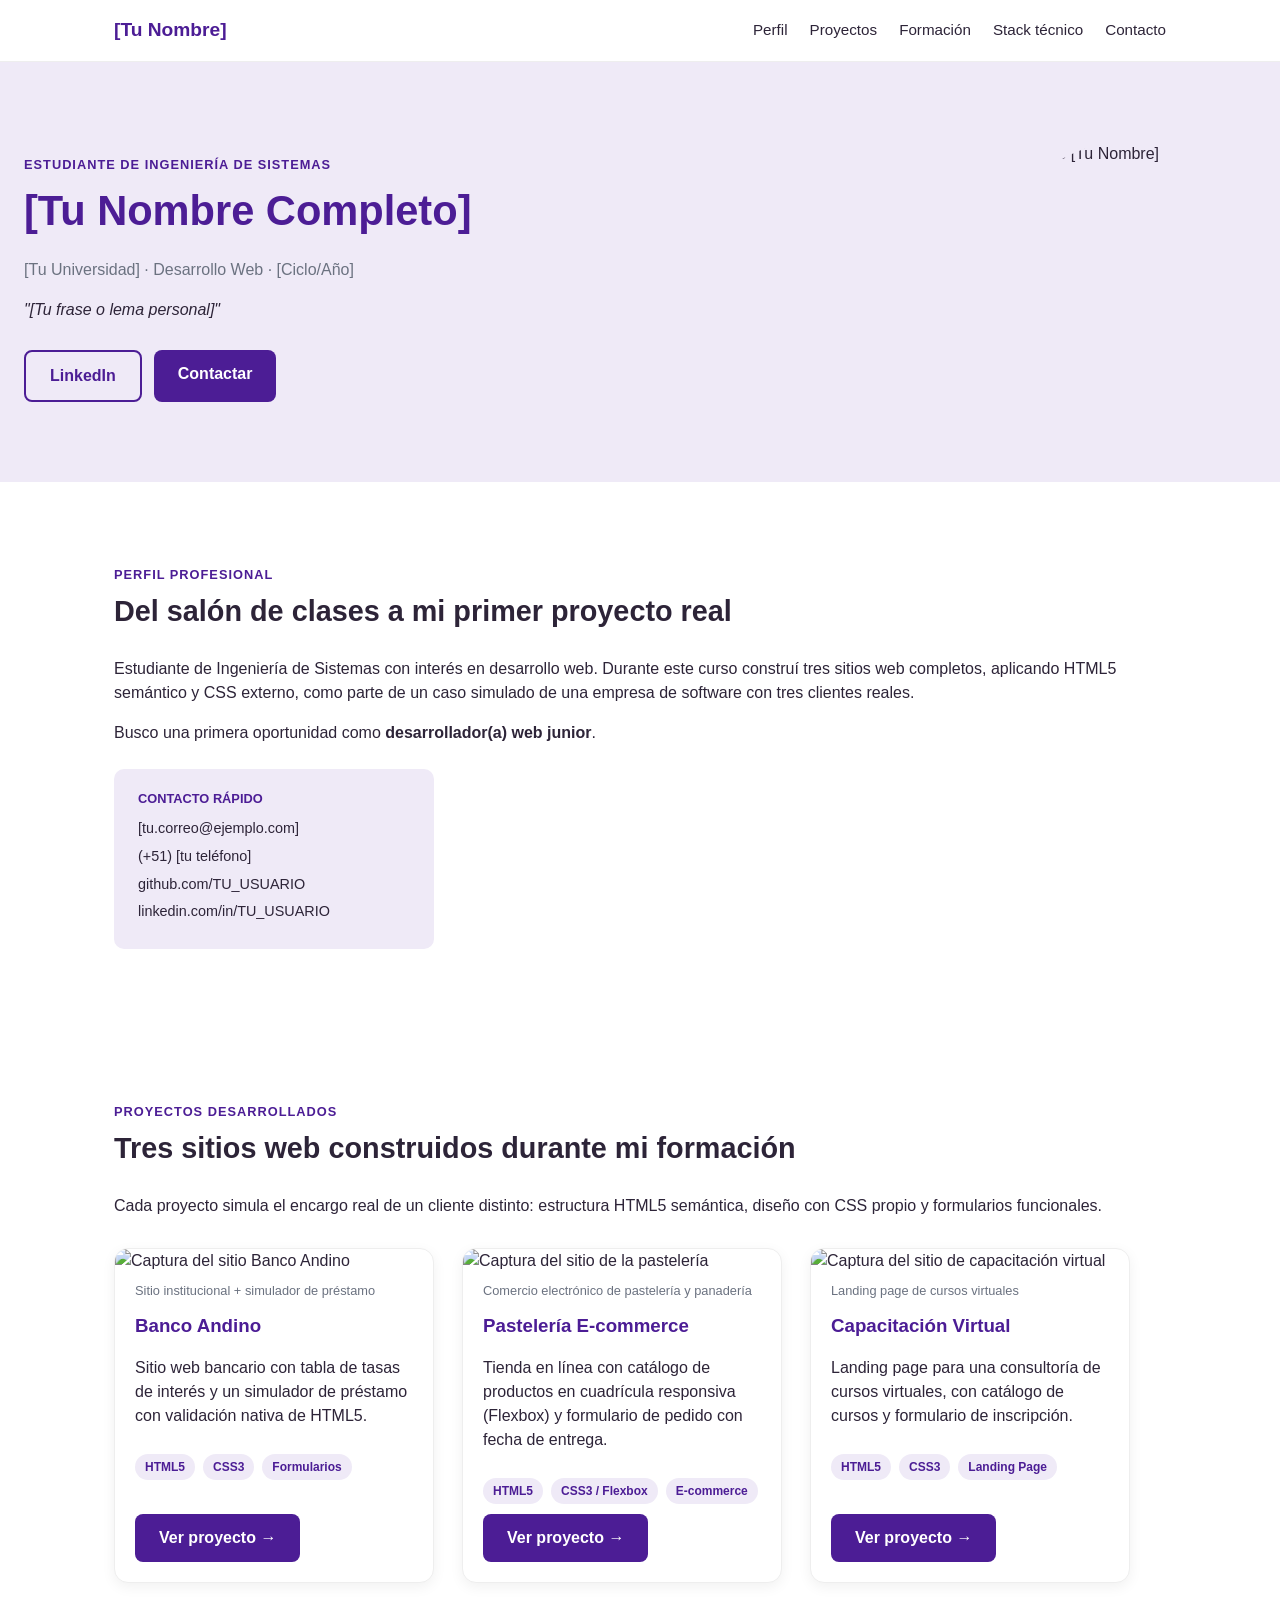
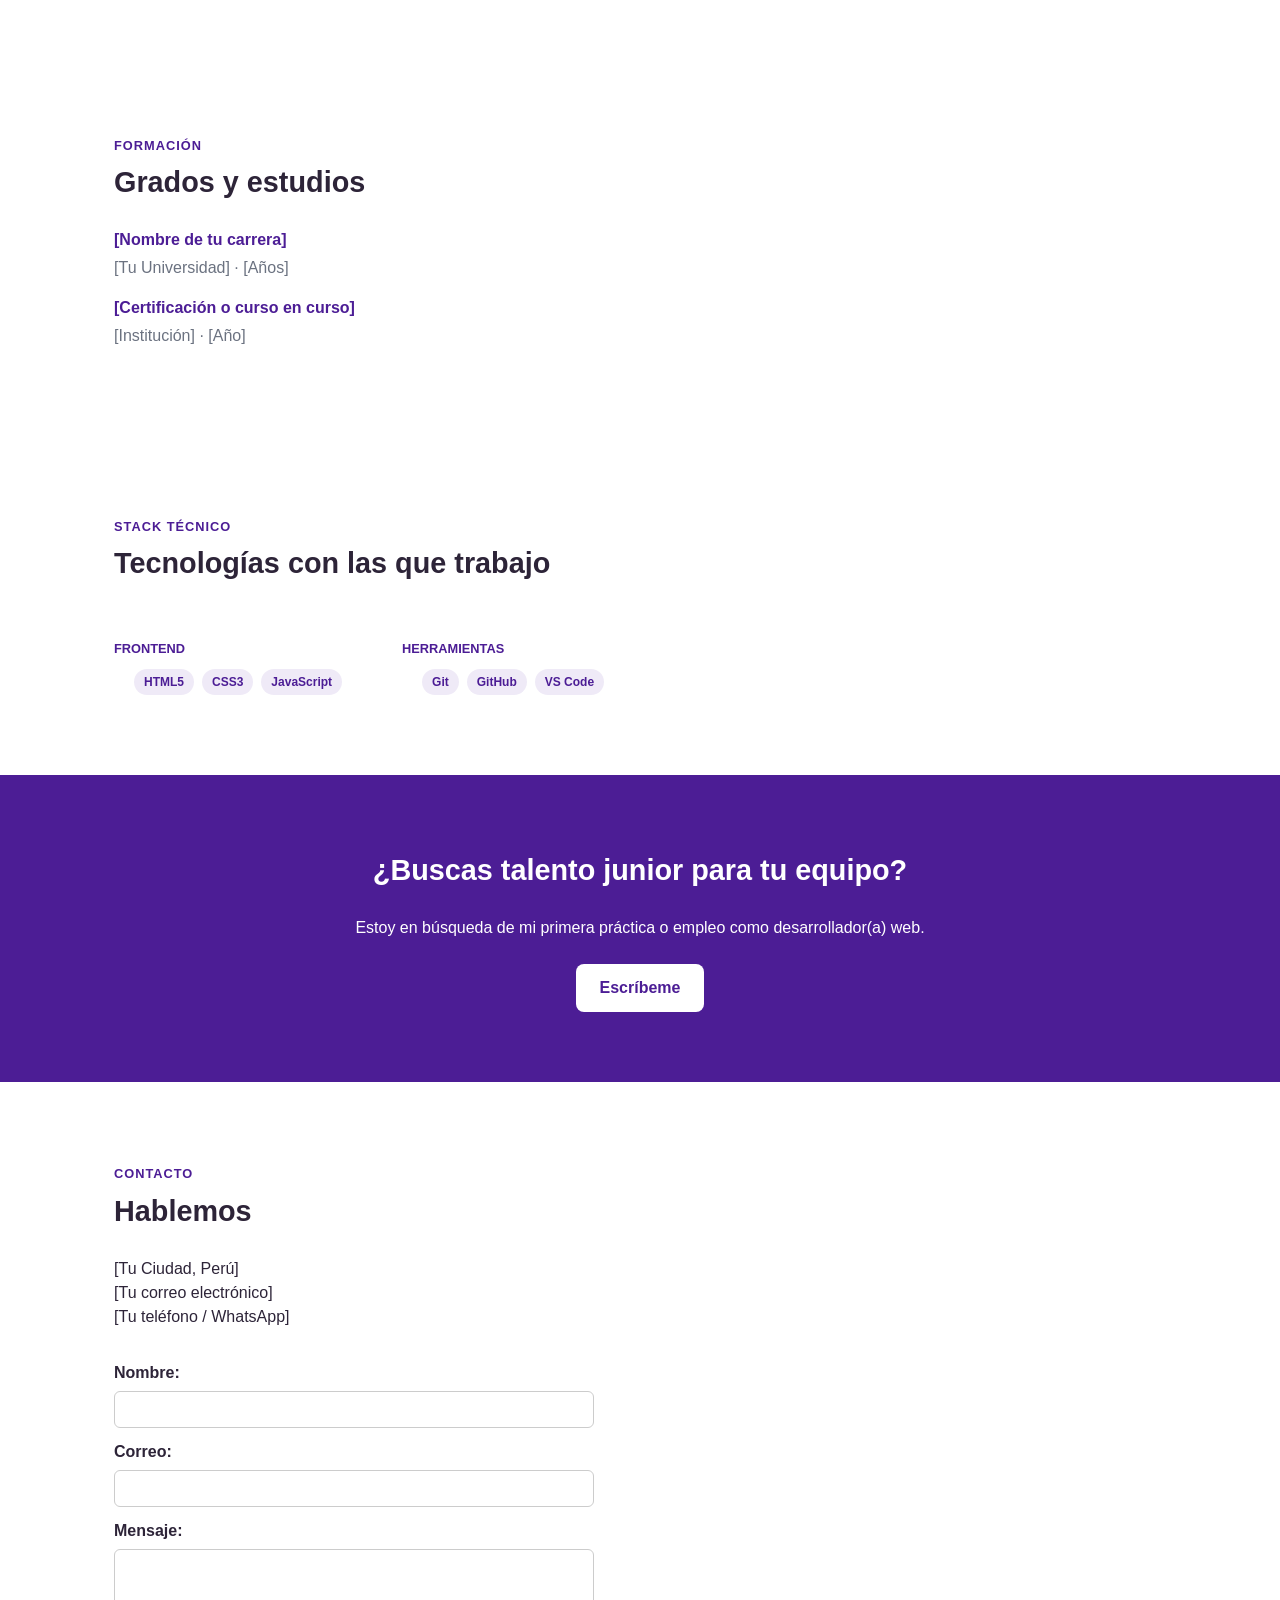
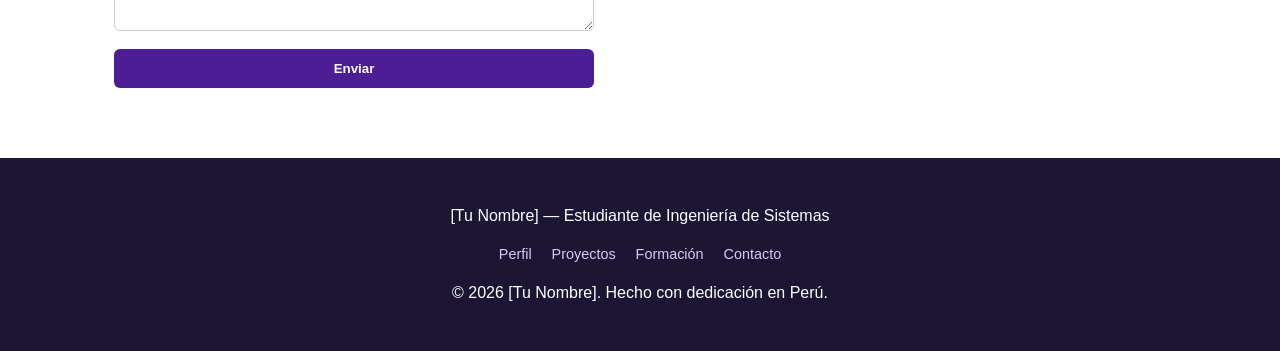
==== index.html @ c634b929 "Rename html/portafolio.html to index.html" ====
<!DOCTYPE html>
<html lang="es">
<head>
  <meta charset="UTF-8">
  <meta name="viewport" content="width=device-width, initial-scale=1.0">
  <meta name="description" content="Portafolio de [Tu Nombre], estudiante de Ingeniería de Sistemas">
  <meta name="author" content="[Tu Nombre]">
  <title>[Tu Nombre] — Portafolio de Desarrollo Web</title>
  <link rel="stylesheet" href="../css/portafolio.css">
</head>
<body>

  <header>
    <nav>
      <a href="#top" class="logo">[Tu Nombre]</a>
      <ul>
        <li><a href="#perfil">Perfil</a></li>
        <li><a href="#proyectos">Proyectos</a></li>
        <li><a href="#formacion">Formación</a></li>
        <li><a href="#stack">Stack técnico</a></li>
        <li><a href="#contacto">Contacto</a></li>
      </ul>
    </nav>
  </header>

  <main>

    <!-- ============ HERO ============ -->
    <section class="hero" id="top">
      <div class="hero-texto">
        <p class="kicker">Estudiante de Ingeniería de Sistemas</p>
        <h1>[Tu Nombre Completo]</h1>
        <p class="subtitulo">[Tu Universidad] · Desarrollo Web · [Ciclo/Año]</p>
        <p class="frase">"[Tu frase o lema personal]"</p>
        <div class="hero-botones">
          <a href="https://linkedin.com/in/TU_USUARIO" target="_blank" class="btn btn-outline">LinkedIn</a>
          <a href="#contacto" class="btn btn-solido">Contactar</a>
        </div>
      </div>
      <img src="https://placehold.co/260x260?text=Foto" alt="Foto de [Tu Nombre]" width="260" height="260" class="hero-foto">
    </section>

    <!-- ============ PERFIL PROFESIONAL ============ -->
    <section id="perfil">
      <p class="kicker">Perfil profesional</p>
      <h2>Del salón de clases a mi primer proyecto real</h2>
      <p>Estudiante de Ingeniería de Sistemas con interés en desarrollo web. Durante este curso construí
      tres sitios web completos, aplicando HTML5 semántico y CSS externo, como parte de un caso simulado
      de una empresa de software con tres clientes reales.</p>
      <p>Busco una primera oportunidad como <strong>desarrollador(a) web junior</strong>.</p>

      <div class="contacto-rapido">
        <h6>Contacto rápido</h6>
        <ul>
          <li>[tu.correo@ejemplo.com]</li>
          <li>(+51) [tu teléfono]</li>
          <li>github.com/TU_USUARIO</li>
          <li>linkedin.com/in/TU_USUARIO</li>
        </ul>
      </div>
    </section>

    <!-- ============ PROYECTOS ============ -->
    <section id="proyectos">
      <p class="kicker">Proyectos desarrollados</p>
      <h2>Tres sitios web construidos durante mi formación</h2>
      <p>Cada proyecto simula el encargo real de un cliente distinto: estructura HTML5 semántica, diseño
      con CSS propio y formularios funcionales.</p>

      <div class="proyectos-grid">

        <article class="proyecto-card">
          <figure>
            <img src="https://placehold.co/400x220?text=Banco+Andino" alt="Captura del sitio Banco Andino">
            <figcaption>Sitio institucional + simulador de préstamo</figcaption>
          </figure>
          <h3>Banco Andino</h3>
          <p>Sitio web bancario con tabla de tasas de interés y un simulador de préstamo con validación
          nativa de HTML5.</p>
          <ul class="tecnologias">
            <li>HTML5</li>
            <li>CSS3</li>
            <li>Formularios</li>
          </ul>
          <a href="banco.html" class="btn btn-solido">Ver proyecto →</a>
        </article>

        <article class="proyecto-card">
          <figure>
            <img src="https://placehold.co/400x220?text=Pasteleria" alt="Captura del sitio de la pastelería">
            <figcaption>Comercio electrónico de pastelería y panadería</figcaption>
          </figure>
          <h3>Pastelería E-commerce</h3>
          <p>Tienda en línea con catálogo de productos en cuadrícula responsiva (Flexbox) y formulario de
          pedido con fecha de entrega.</p>
          <ul class="tecnologias">
            <li>HTML5</li>
            <li>CSS3 / Flexbox</li>
            <li>E-commerce</li>
          </ul>
          <a href="pasteleria_ecommerce.html" class="btn btn-solido">Ver proyecto →</a>
        </article>

        <article class="proyecto-card">
          <figure>
            <img src="https://placehold.co/400x220?text=Capacitacion+Virtual" alt="Captura del sitio de capacitación virtual">
            <figcaption>Landing page de cursos virtuales</figcaption>
          </figure>
          <h3>Capacitación Virtual</h3>
          <p>Landing page para una consultoría de cursos virtuales, con catálogo de cursos y formulario
          de inscripción.</p>
          <ul class="tecnologias">
            <li>HTML5</li>
            <li>CSS3</li>
            <li>Landing Page</li>
          </ul>
          <a href="capacitacion_virtual.html" class="btn btn-solido">Ver proyecto →</a>
        </article>

      </div>
    </section>

    <!-- ============ FORMACIÓN ============ -->
    <section id="formacion">
      <p class="kicker">Formación</p>
      <h2>Grados y estudios</h2>
      <dl>
        <dt>[Nombre de tu carrera]</dt>
        <dd>[Tu Universidad] · [Años]</dd>

        <dt>[Certificación o curso en curso]</dt>
        <dd>[Institución] · [Año]</dd>
      </dl>
    </section>

    <!-- ============ STACK TÉCNICO ============ -->
    <section id="stack">
      <p class="kicker">Stack técnico</p>
      <h2>Tecnologías con las que trabajo</h2>

      <div class="stack-grid">
        <div class="stack-grupo">
          <h6>Frontend</h6>
          <ul class="tecnologias">
            <li>HTML5</li>
            <li>CSS3</li>
            <li>JavaScript</li>
          </ul>
        </div>
        <div class="stack-grupo">
          <h6>Herramientas</h6>
          <ul class="tecnologias">
            <li>Git</li>
            <li>GitHub</li>
            <li>VS Code</li>
          </ul>
        </div>
      </div>
    </section>

    <!-- ============ CTA ============ -->
    <section class="cta">
      <h2>¿Buscas talento junior para tu equipo?</h2>
      <p>Estoy en búsqueda de mi primera práctica o empleo como desarrollador(a) web.</p>
      <a href="mailto:tu.correo@ejemplo.com" class="btn btn-solido">Escríbeme</a>
    </section>

    <!-- ============ CONTACTO ============ -->
    <section id="contacto">
      <p class="kicker">Contacto</p>
      <h2>Hablemos</h2>
      <p>
        [Tu Ciudad, Perú] <br>
        [Tu correo electrónico] <br>
        [Tu teléfono / WhatsApp]
      </p>
      <form>
        <label for="nombre">Nombre:</label>
        <input type="text" id="nombre" name="nombre" required>

        <label for="correo">Correo:</label>
        <input type="email" id="correo" name="correo" required>

        <label for="mensaje">Mensaje:</label>
        <textarea id="mensaje" name="mensaje" rows="4"></textarea>

        <input type="submit" value="Enviar">
      </form>
    </section>

  </main>

  <footer>
    <p>[Tu Nombre] — Estudiante de Ingeniería de Sistemas</p>
    <nav>
      <a href="#perfil">Perfil</a>
      <a href="#proyectos">Proyectos</a>
      <a href="#formacion">Formación</a>
      <a href="#contacto">Contacto</a>
    </nav>
    <p>&copy; 2026 [Tu Nombre]. Hecho con dedicación en Perú.</p>
  </footer>

</body>
</html>
---- css/portafolio.css ----
* { box-sizing: border-box; }

:root {
  --morado: #4C1D95;
  --morado-claro: #EFEAF7;
  --texto: #2d2438;
  --gris: #6b7280;
}

body {
  font-family: 'Segoe UI', Arial, sans-serif;
  margin: 0;
  color: var(--texto);
  background-color: #ffffff;
  line-height: 1.5;
}

header {
  position: sticky;
  top: 0;
  background-color: white;
  border-bottom: 1px solid #eee;
  z-index: 10;
}

header nav {
  display: flex;
  justify-content: space-between;
  align-items: center;
  max-width: 1100px;
  margin: 0 auto;
  padding: 16px 24px;
}

.logo {
  font-weight: bold;
  font-size: 1.2rem;
  color: var(--morado);
  text-decoration: none;
}

header nav ul {
  list-style: none;
  display: flex;
  gap: 22px;
  margin: 0;
  padding: 0;
}

header nav ul a { color: var(--texto); text-decoration: none; font-size: 0.95rem; }
header nav ul a:hover { color: var(--morado); }

.kicker {
  text-transform: uppercase;
  letter-spacing: 1px;
  font-size: 0.8rem;
  color: var(--morado);
  font-weight: bold;
  margin-bottom: 6px;
}

.btn {
  display: inline-block;
  padding: 12px 24px;
  border-radius: 8px;
  text-decoration: none;
  font-weight: bold;
  margin-top: 8px;
}

.btn-solido { background-color: var(--morado); color: white; }
.btn-solido:hover { background-color: #6D28D9; }

.btn-outline { border: 2px solid var(--morado); color: var(--morado); }
.btn-outline:hover { background-color: var(--morado-claro); }

section { max-width: 1100px; margin: 0 auto; padding: 70px 24px; }
h2 { font-size: 1.8rem; margin-top: 4px; }

.hero {
  display: flex;
  align-items: center;
  justify-content: space-between;
  gap: 40px;
  flex-wrap: wrap;
  background-color: var(--morado-claro);
  max-width: none;
  padding: 80px 24px;
}

.hero-texto { max-width: 560px; }
.hero h1 { font-size: 2.6rem; margin: 6px 0; color: var(--morado); }
.hero .subtitulo { color: var(--gris); }
.hero .frase { font-style: italic; margin-top: 16px; }
.hero-foto { border-radius: 50%; object-fit: cover; }

.hero-botones { display: flex; gap: 12px; margin-top: 20px; flex-wrap: wrap; }

.contacto-rapido {
  background-color: var(--morado-claro);
  border-radius: 10px;
  padding: 20px 24px;
  margin-top: 24px;
  max-width: 320px;
}

.contacto-rapido h6 {
  margin: 0 0 10px 0;
  color: var(--morado);
  text-transform: uppercase;
  font-size: 0.8rem;
}

.contacto-rapido ul { list-style: none; margin: 0; padding: 0; font-size: 0.9rem; }
.contacto-rapido li { margin-bottom: 6px; }

.proyectos-grid { display: flex; flex-wrap: wrap; gap: 28px; margin-top: 30px; }

.proyecto-card {
  background-color: white;
  border: 1px solid #eee;
  border-radius: 14px;
  overflow: hidden;
  width: 320px;
  box-shadow: 0 4px 14px rgba(0, 0, 0, 0.06);
  padding-bottom: 20px;
  display: flex;
  flex-direction: column;
}

.proyecto-card figure { margin: 0; }
.proyecto-card img { width: 100%; display: block; }
.proyecto-card figcaption { font-size: 0.8rem; color: var(--gris); padding: 8px 20px 0; }
.proyecto-card h3 { padding: 12px 20px 0; margin: 0; color: var(--morado); }
.proyecto-card p { padding: 0 20px; }

.tecnologias {
  list-style: none;
  display: flex;
  flex-wrap: wrap;
  gap: 8px;
  padding: 0 20px;
  margin: 10px 0;
}

.tecnologias li {
  background-color: var(--morado-claro);
  color: var(--morado);
  font-size: 0.75rem;
  padding: 4px 10px;
  border-radius: 20px;
  font-weight: bold;
}

.proyecto-card .btn { margin: auto 20px 0; align-self: flex-start; }

dl { margin-top: 24px; }
dt { font-weight: bold; color: var(--morado); margin-top: 16px; }
dd { margin: 4px 0 0; color: var(--gris); }

.stack-grid { display: flex; flex-wrap: wrap; gap: 40px; margin-top: 24px; }
.stack-grupo h6 { text-transform: uppercase; color: var(--morado); font-size: 0.8rem; margin-bottom: 10px; }

.cta {
  background-color: var(--morado);
  color: white;
  text-align: center;
  max-width: none;
}

.cta h2 { color: white; }
.cta .btn-solido { background-color: white; color: var(--morado); }
.cta .btn-solido:hover { background-color: #eee; }

#contacto form { max-width: 480px; margin-top: 20px; display: flex; flex-direction: column; }
#contacto label { margin-top: 12px; font-weight: bold; }

#contacto input, #contacto textarea {
  padding: 10px;
  margin-top: 6px;
  border-radius: 6px;
  border: 1px solid #ccc;
}

#contacto input[type="submit"] {
  margin-top: 18px;
  background-color: var(--morado);
  color: white;
  border: none;
  padding: 12px;
  border-radius: 6px;
  font-weight: bold;
  cursor: pointer;
}

footer { background-color: #1c1533; color: white; text-align: center; padding: 30px 24px; }
footer nav { display: flex; justify-content: center; gap: 20px; margin: 14px 0; }
footer nav a { color: #d8cdf0; text-decoration: none; font-size: 0.9rem; }
footer nav a:hover { color: white; }
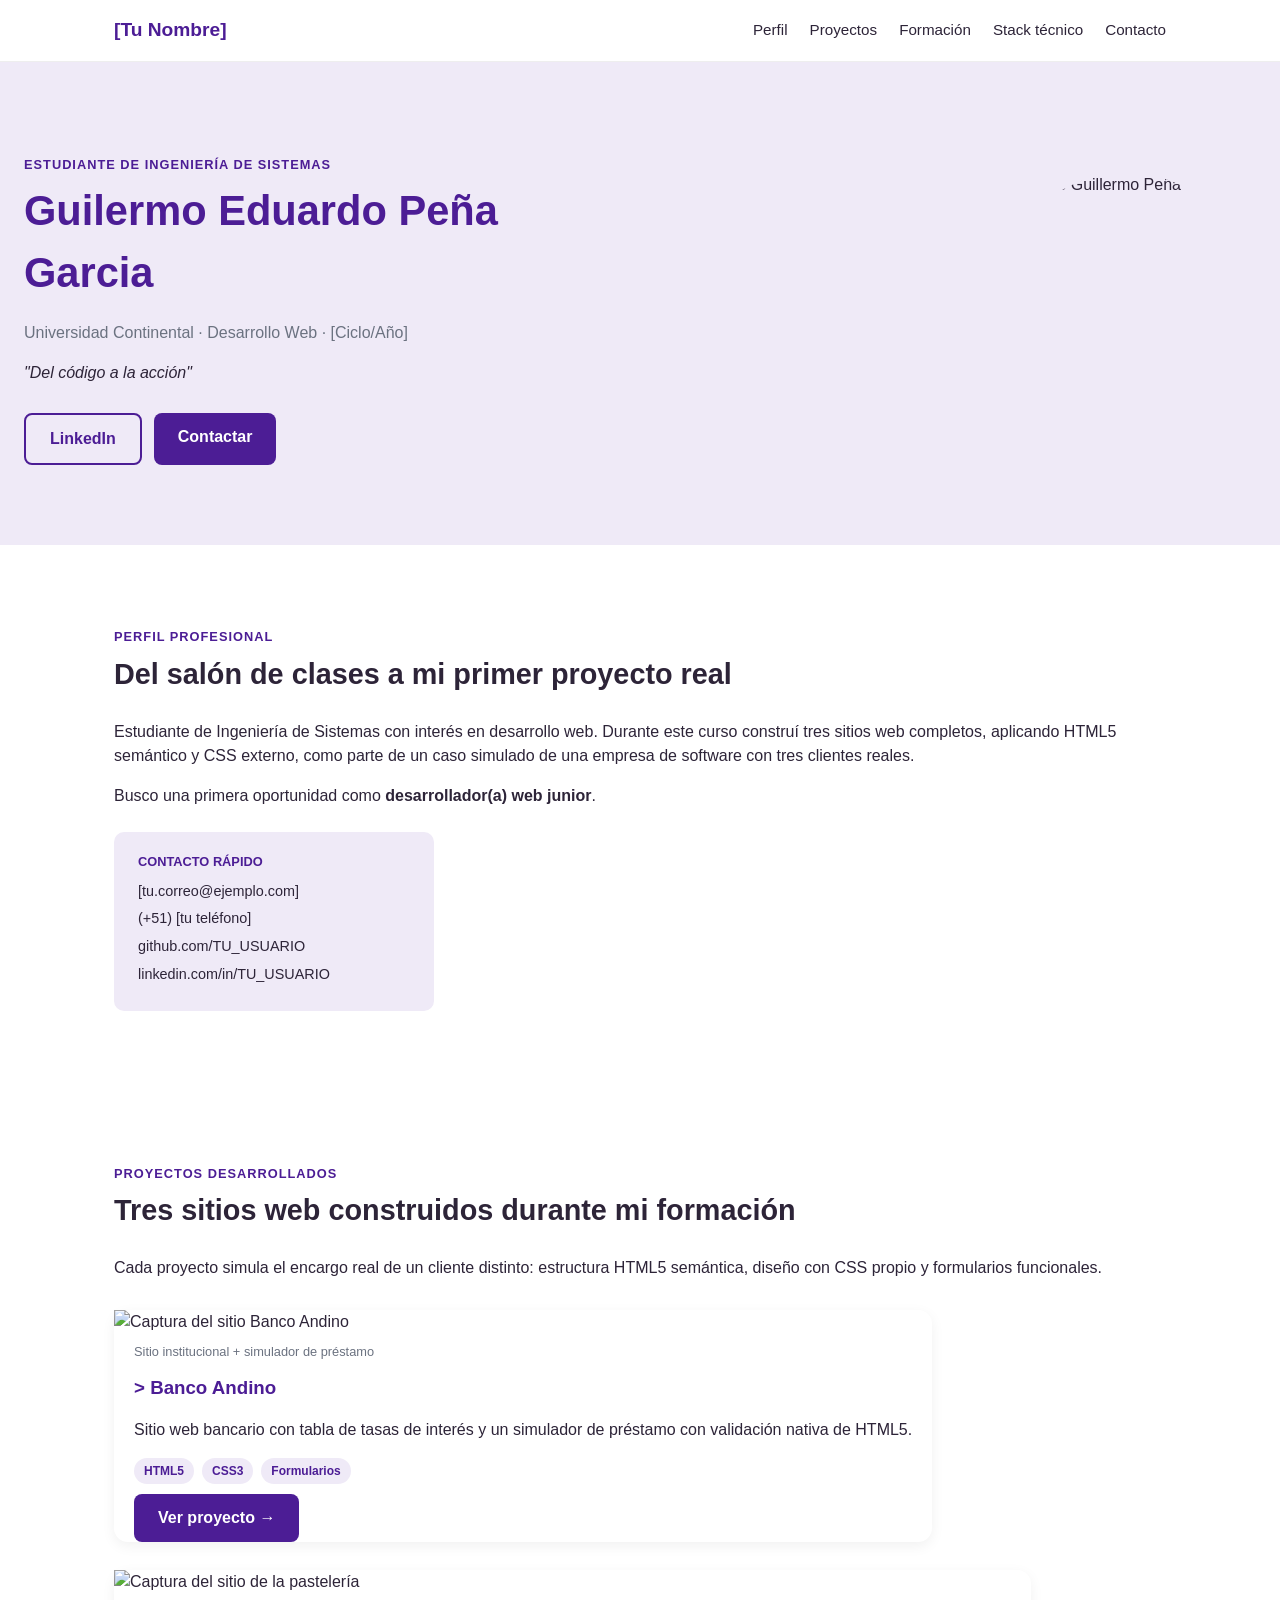
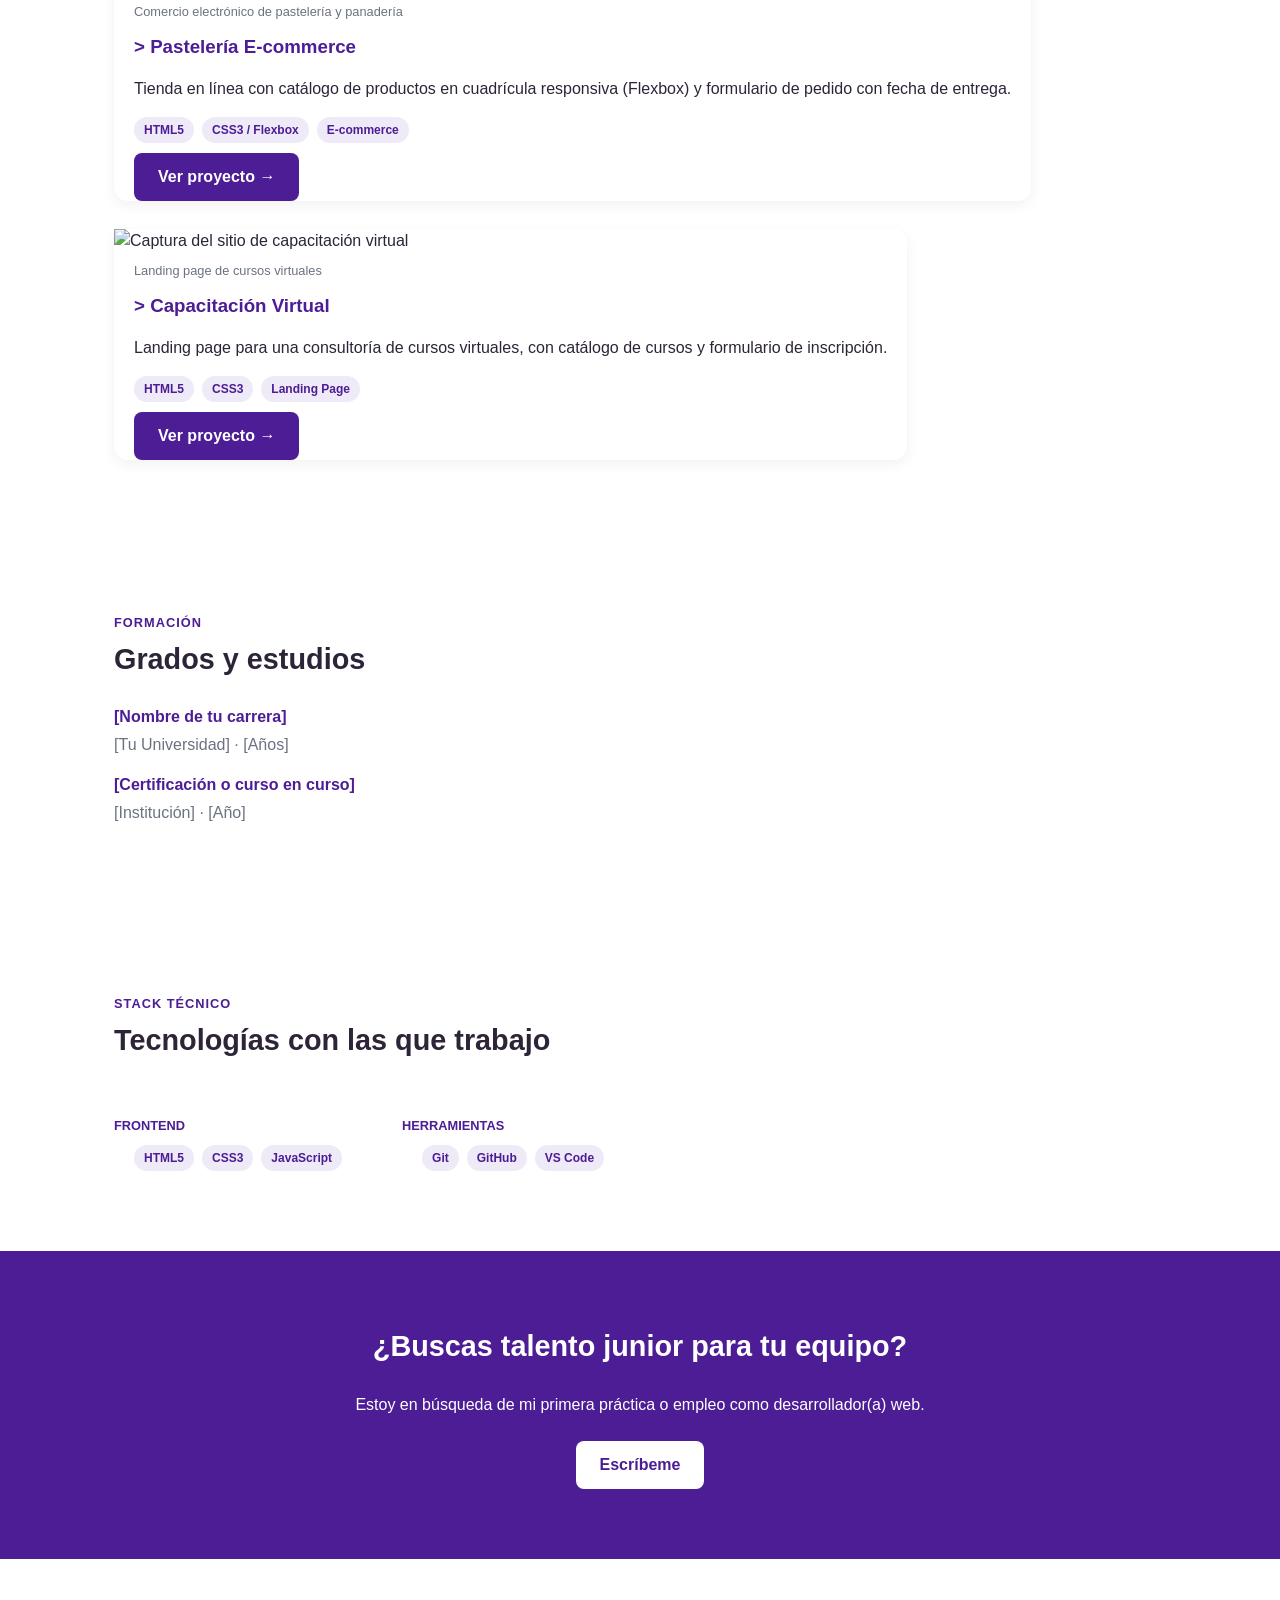
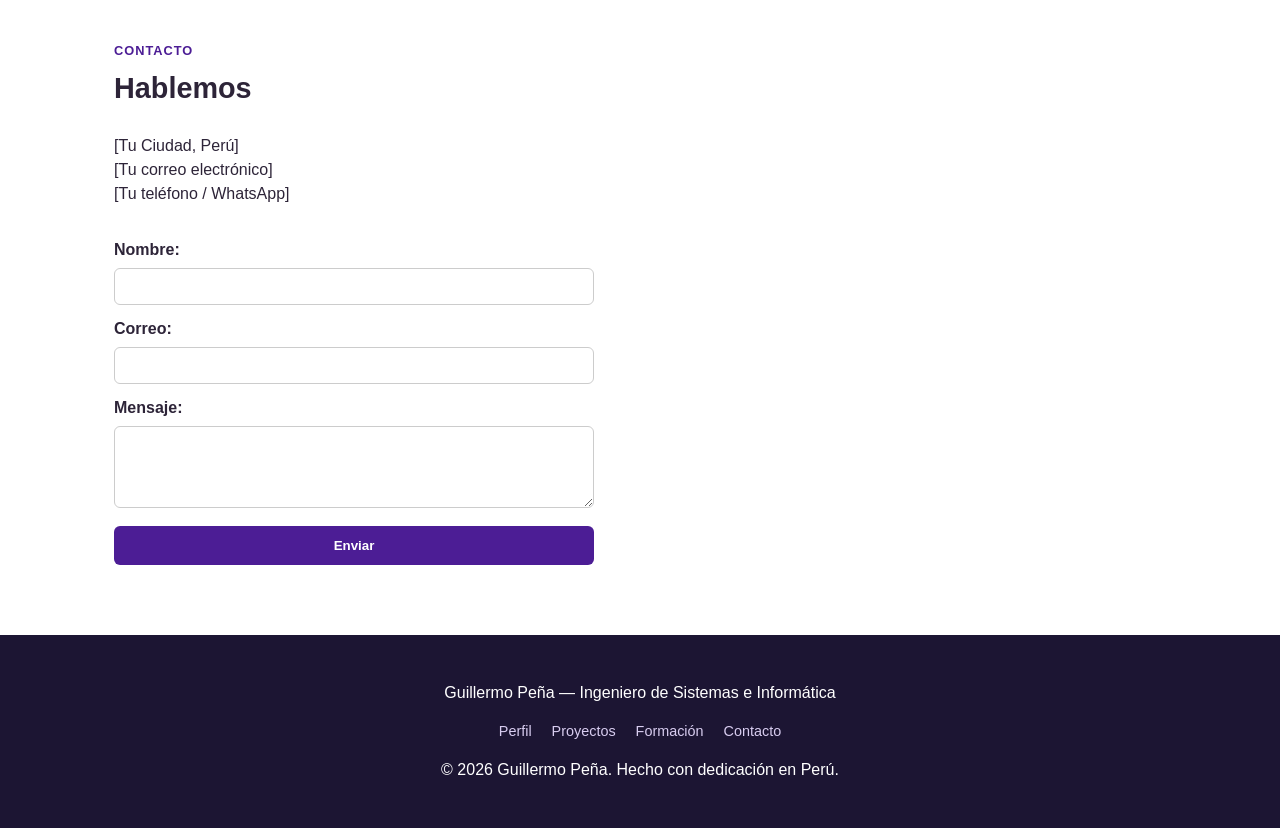
==== commit fb4689a0: "Update personal information in index.html" ====
--- a/index.html
+++ b/index.html
@@ -29,15 +29,15 @@
     <section class="hero" id="top">
       <div class="hero-texto">
         <p class="kicker">Estudiante de Ingeniería de Sistemas</p>
-        <h1>[Tu Nombre Completo]</h1>
-        <p class="subtitulo">[Tu Universidad] · Desarrollo Web · [Ciclo/Año]</p>
-        <p class="frase">"[Tu frase o lema personal]"</p>
+        <h1>Guilermo Eduardo Peña Garcia</h1>
+        <p class="subtitulo">Universidad Continental · Desarrollo Web · [Ciclo/Año]</p>
+        <p class="frase">"Del código a la acción"</p>
         <div class="hero-botones">
           <a href="https://linkedin.com/in/TU_USUARIO" target="_blank" class="btn btn-outline">LinkedIn</a>
           <a href="#contacto" class="btn btn-solido">Contactar</a>
         </div>
       </div>
-      <img src="https://placehold.co/260x260?text=Foto" alt="Foto de [Tu Nombre]" width="260" height="260" class="hero-foto">
+      <img src="../img/foto-perfil.jpg" alt="Foto de Guillermo Peña" width="260" height="260" class="hero-foto">
     </section>
 
     <!-- ============ PERFIL PROFESIONAL ============ -->
@@ -71,7 +71,7 @@
 
         <article class="proyecto-card">
           <figure>
-            <img src="https://placehold.co/400x220?text=Banco+Andino" alt="Captura del sitio Banco Andino">
+            <img src="../img/banco.jpg" alt="Captura del sitio Banco Andino">
             <figcaption>Sitio institucional + simulador de préstamo</figcaption>
           </figure>
           <h3>Banco Andino</h3>
@@ -191,14 +191,14 @@
   </main>
 
   <footer>
-    <p>[Tu Nombre] — Estudiante de Ingeniería de Sistemas</p>
+    <p>Guillermo Peña — Ingeniero de Sistemas e Informática</p>
     <nav>
       <a href="#perfil">Perfil</a>
       <a href="#proyectos">Proyectos</a>
       <a href="#formacion">Formación</a>
       <a href="#contacto">Contacto</a>
     </nav>
-    <p>&copy; 2026 [Tu Nombre]. Hecho con dedicación en Perú.</p>
+    <p>&copy; 2026 Guillermo Peña. Hecho con dedicación en Perú.</p>
   </footer>
 
 </body>
--- a/css/portafolio.css
+++ b/css/portafolio.css
@@ -117,20 +117,18 @@
 .proyectos-grid { display: flex; flex-wrap: wrap; gap: 28px; margin-top: 30px; }
 
 .proyecto-card {
-  background-color: white;
-  border: 1px solid #eee;
+    -webkit-border-radius: 14px;
+  -moz-border-radius: 14px;
   border-radius: 14px;
-  overflow: hidden;
-  width: 320px;
   box-shadow: 0 4px 14px rgba(0, 0, 0, 0.06);
-  padding-bottom: 20px;
-  display: flex;
-  flex-direction: column;
 }
 
 .proyecto-card figure { margin: 0; }
 .proyecto-card img { width: 100%; display: block; }
 .proyecto-card figcaption { font-size: 0.8rem; color: var(--gris); padding: 8px 20px 0; }
+.proyecto-card h3::before{
+  content: " > ";
+ }
 .proyecto-card h3 { padding: 12px 20px 0; margin: 0; color: var(--morado); }
 .proyecto-card p { padding: 0 20px; }
 
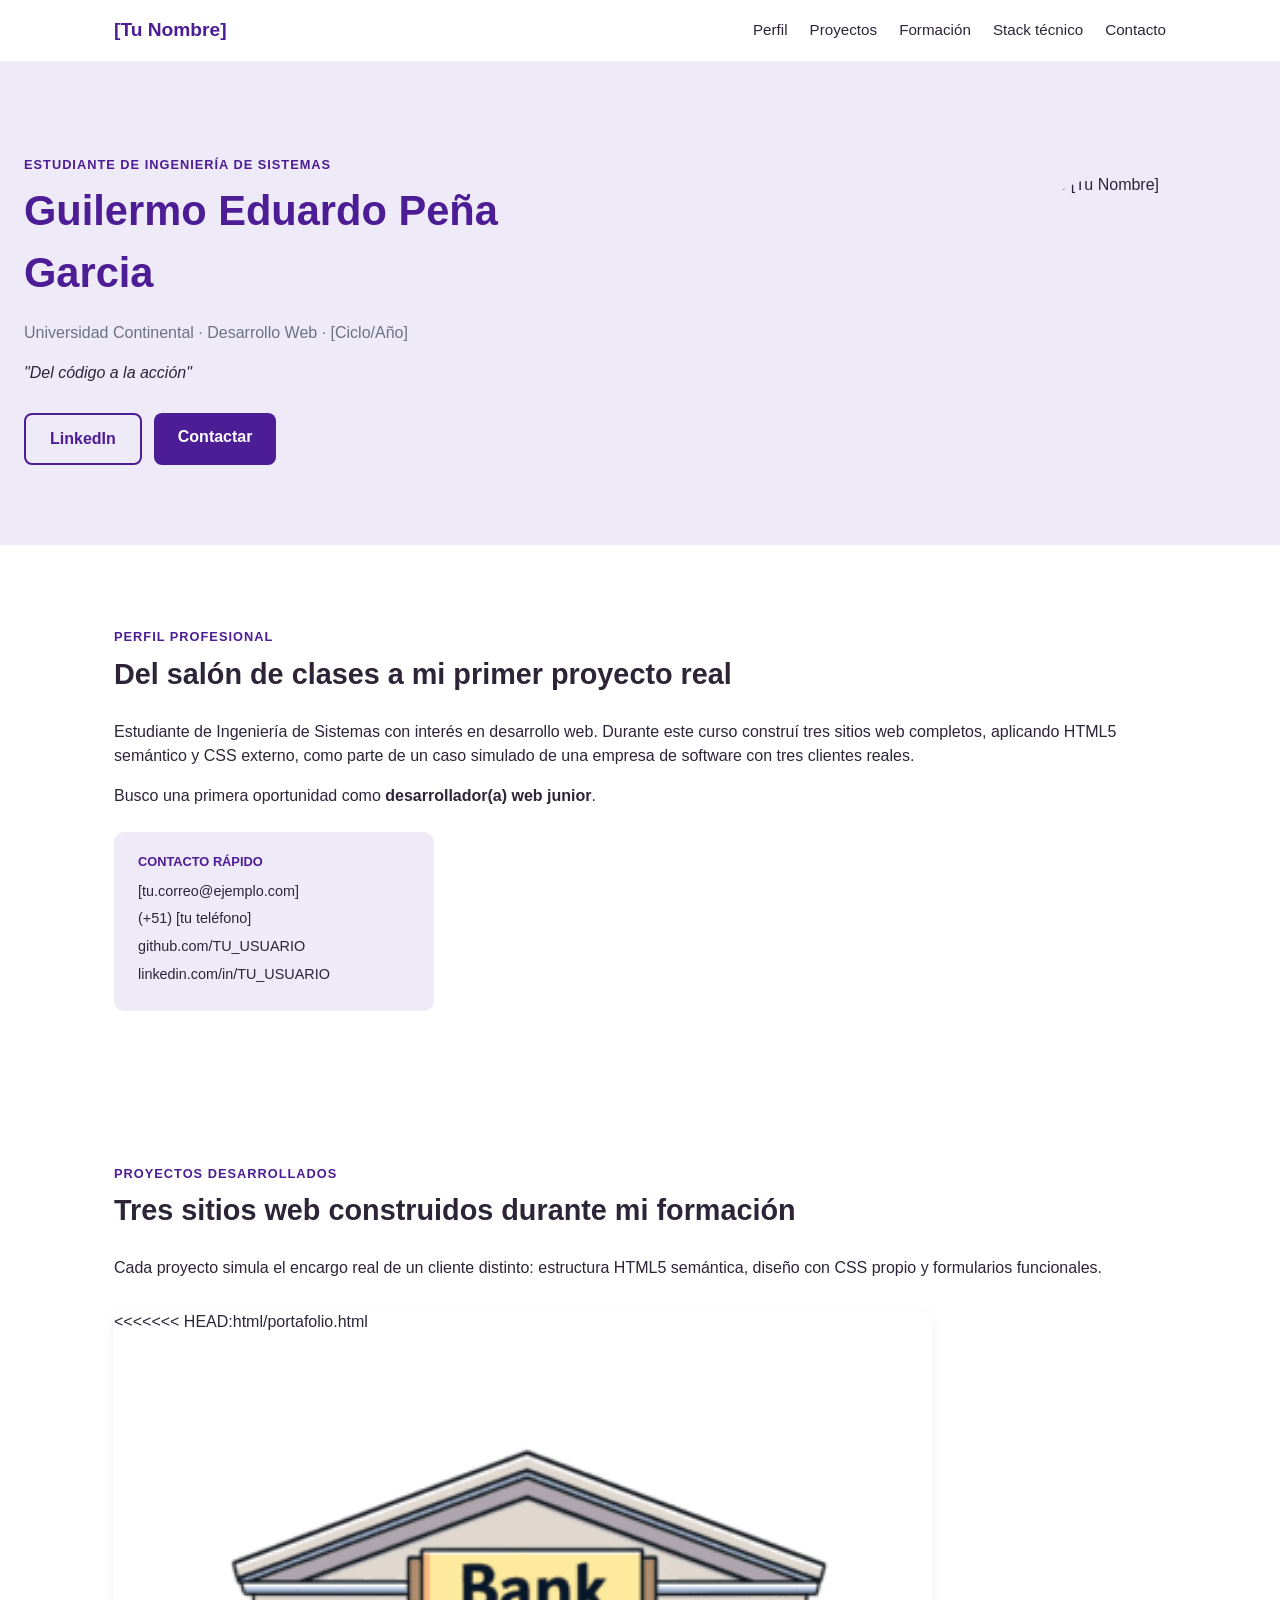
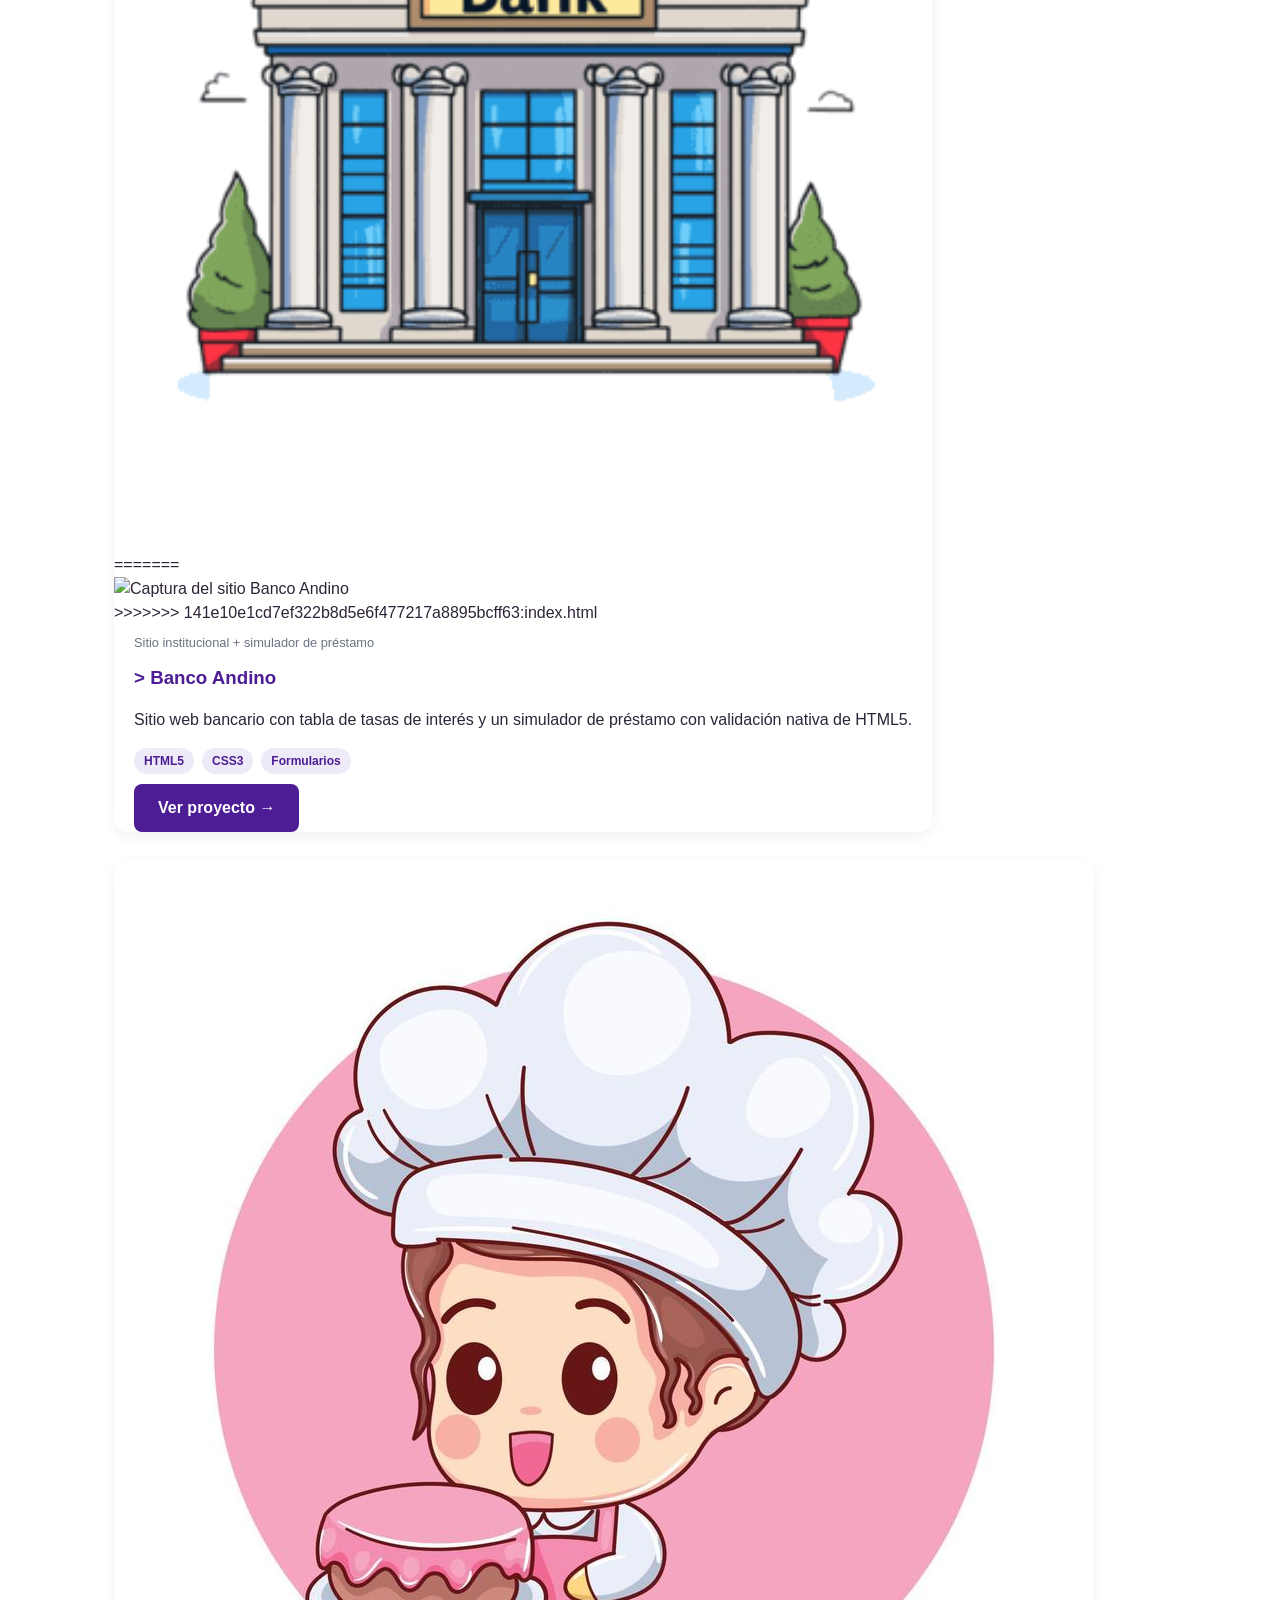
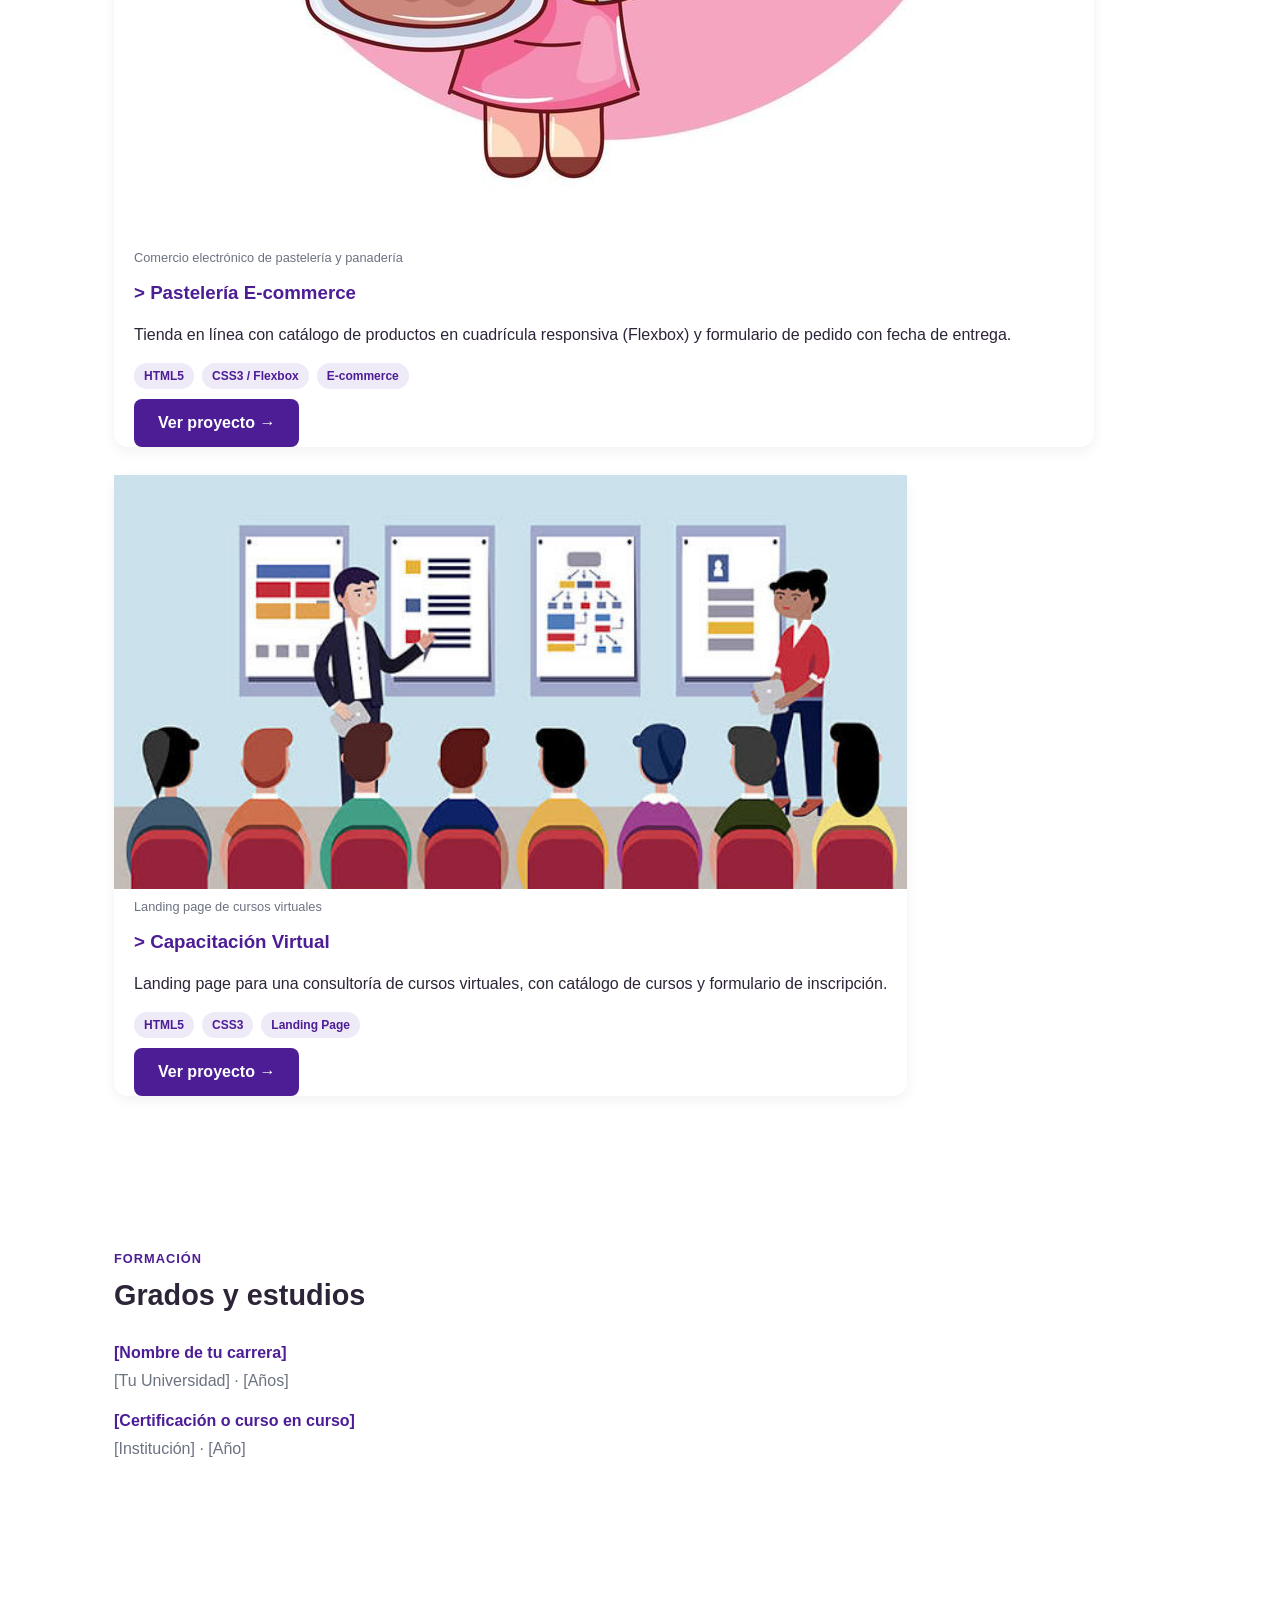
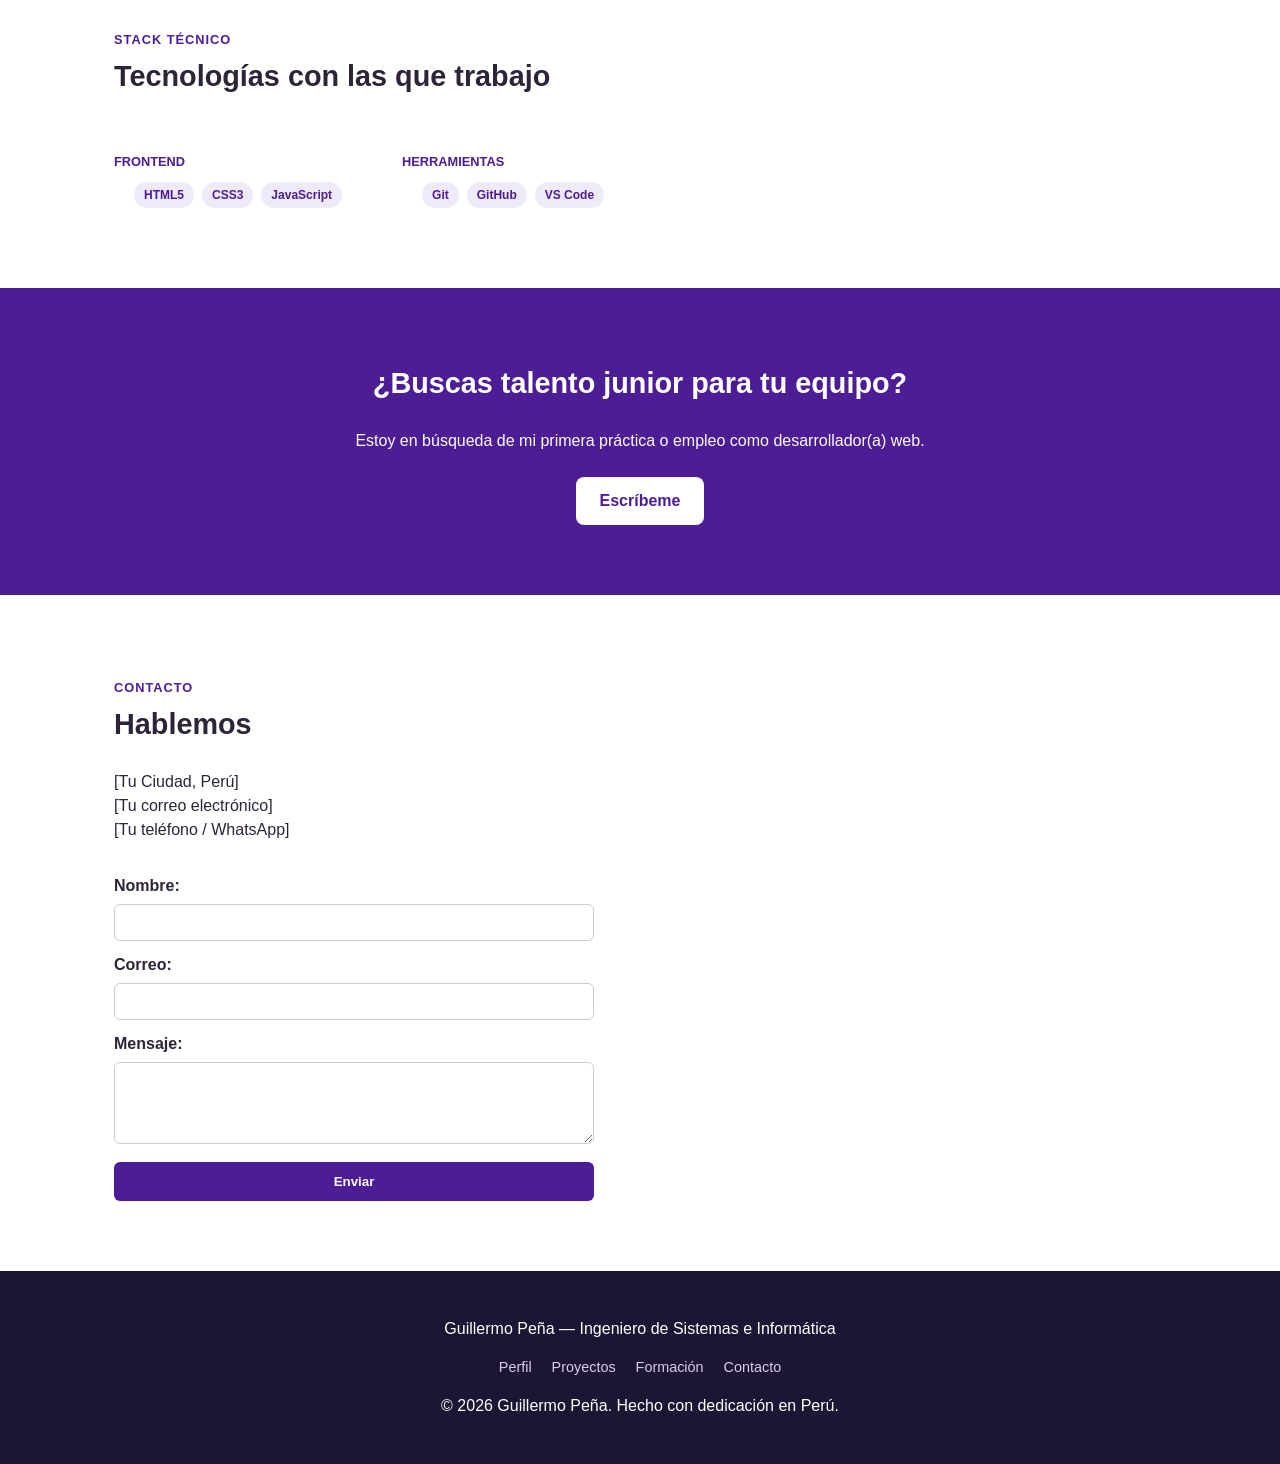
==== commit d32fb250: "Mi primer subida" ====
--- a/index.html
+++ b/index.html
@@ -37,7 +37,7 @@
           <a href="#contacto" class="btn btn-solido">Contactar</a>
         </div>
       </div>
-      <img src="../img/foto-perfil.jpg" alt="Foto de Guillermo Peña" width="260" height="260" class="hero-foto">
+      <img src="../img/foto-perfil.jpg" alt="Foto de [Tu Nombre]" width="260" height="260" class="hero-foto">
     </section>
 
     <!-- ============ PERFIL PROFESIONAL ============ -->
@@ -71,7 +71,11 @@
 
         <article class="proyecto-card">
           <figure>
+<<<<<<< HEAD:html/portafolio.html
+            <img src="../img/banco-andino.png" alt="Captura del sitio Banco Andino">
+=======
             <img src="../img/banco.jpg" alt="Captura del sitio Banco Andino">
+>>>>>>> 141e10e1cd7ef322b8d5e6f477217a8895bcff63:index.html
             <figcaption>Sitio institucional + simulador de préstamo</figcaption>
           </figure>
           <h3>Banco Andino</h3>
@@ -87,7 +91,7 @@
 
         <article class="proyecto-card">
           <figure>
-            <img src="https://placehold.co/400x220?text=Pasteleria" alt="Captura del sitio de la pastelería">
+            <img src="../img/pasteleria.jpg" alt="Captura del sitio de la pastelería">
             <figcaption>Comercio electrónico de pastelería y panadería</figcaption>
           </figure>
           <h3>Pastelería E-commerce</h3>
@@ -103,7 +107,7 @@
 
         <article class="proyecto-card">
           <figure>
-            <img src="https://placehold.co/400x220?text=Capacitacion+Virtual" alt="Captura del sitio de capacitación virtual">
+            <img src="../img/capacitacion-virtual.jpg" alt="Captura del sitio de capacitación virtual">
             <figcaption>Landing page de cursos virtuales</figcaption>
           </figure>
           <h3>Capacitación Virtual</h3>
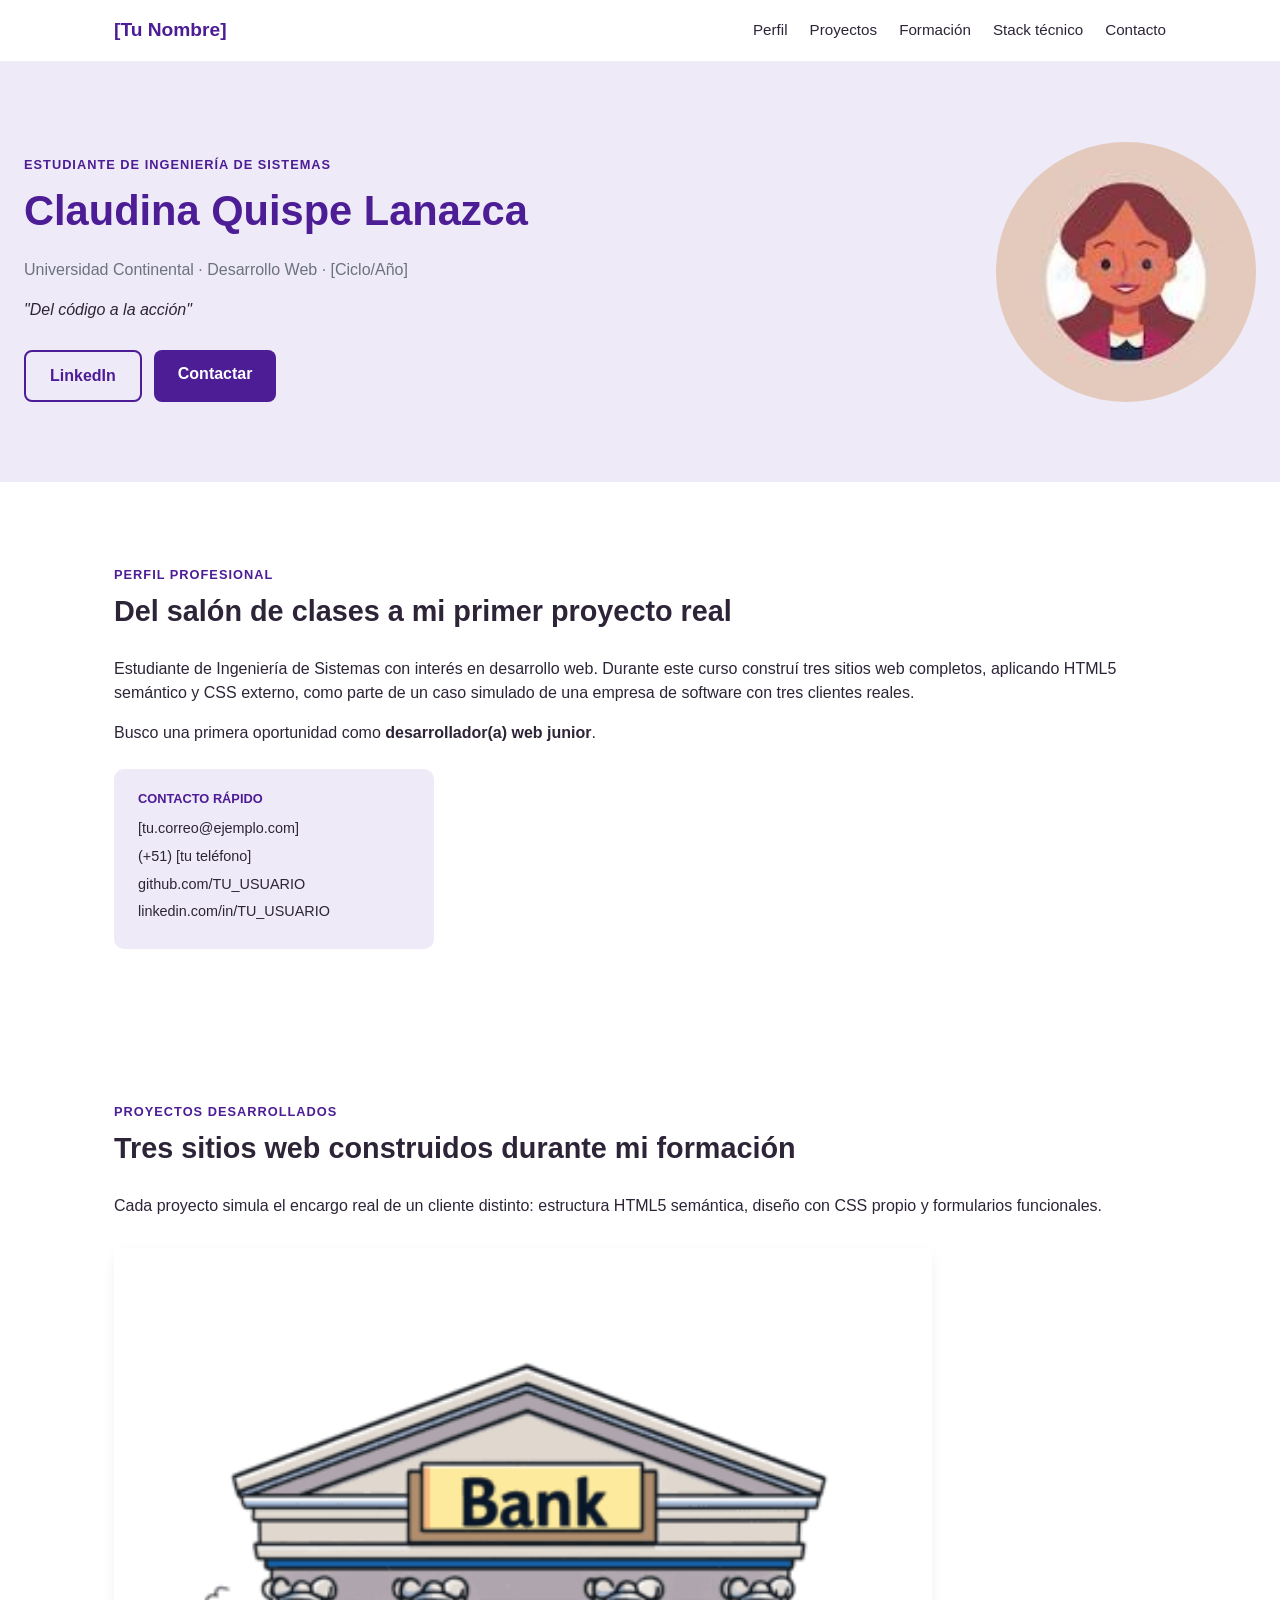
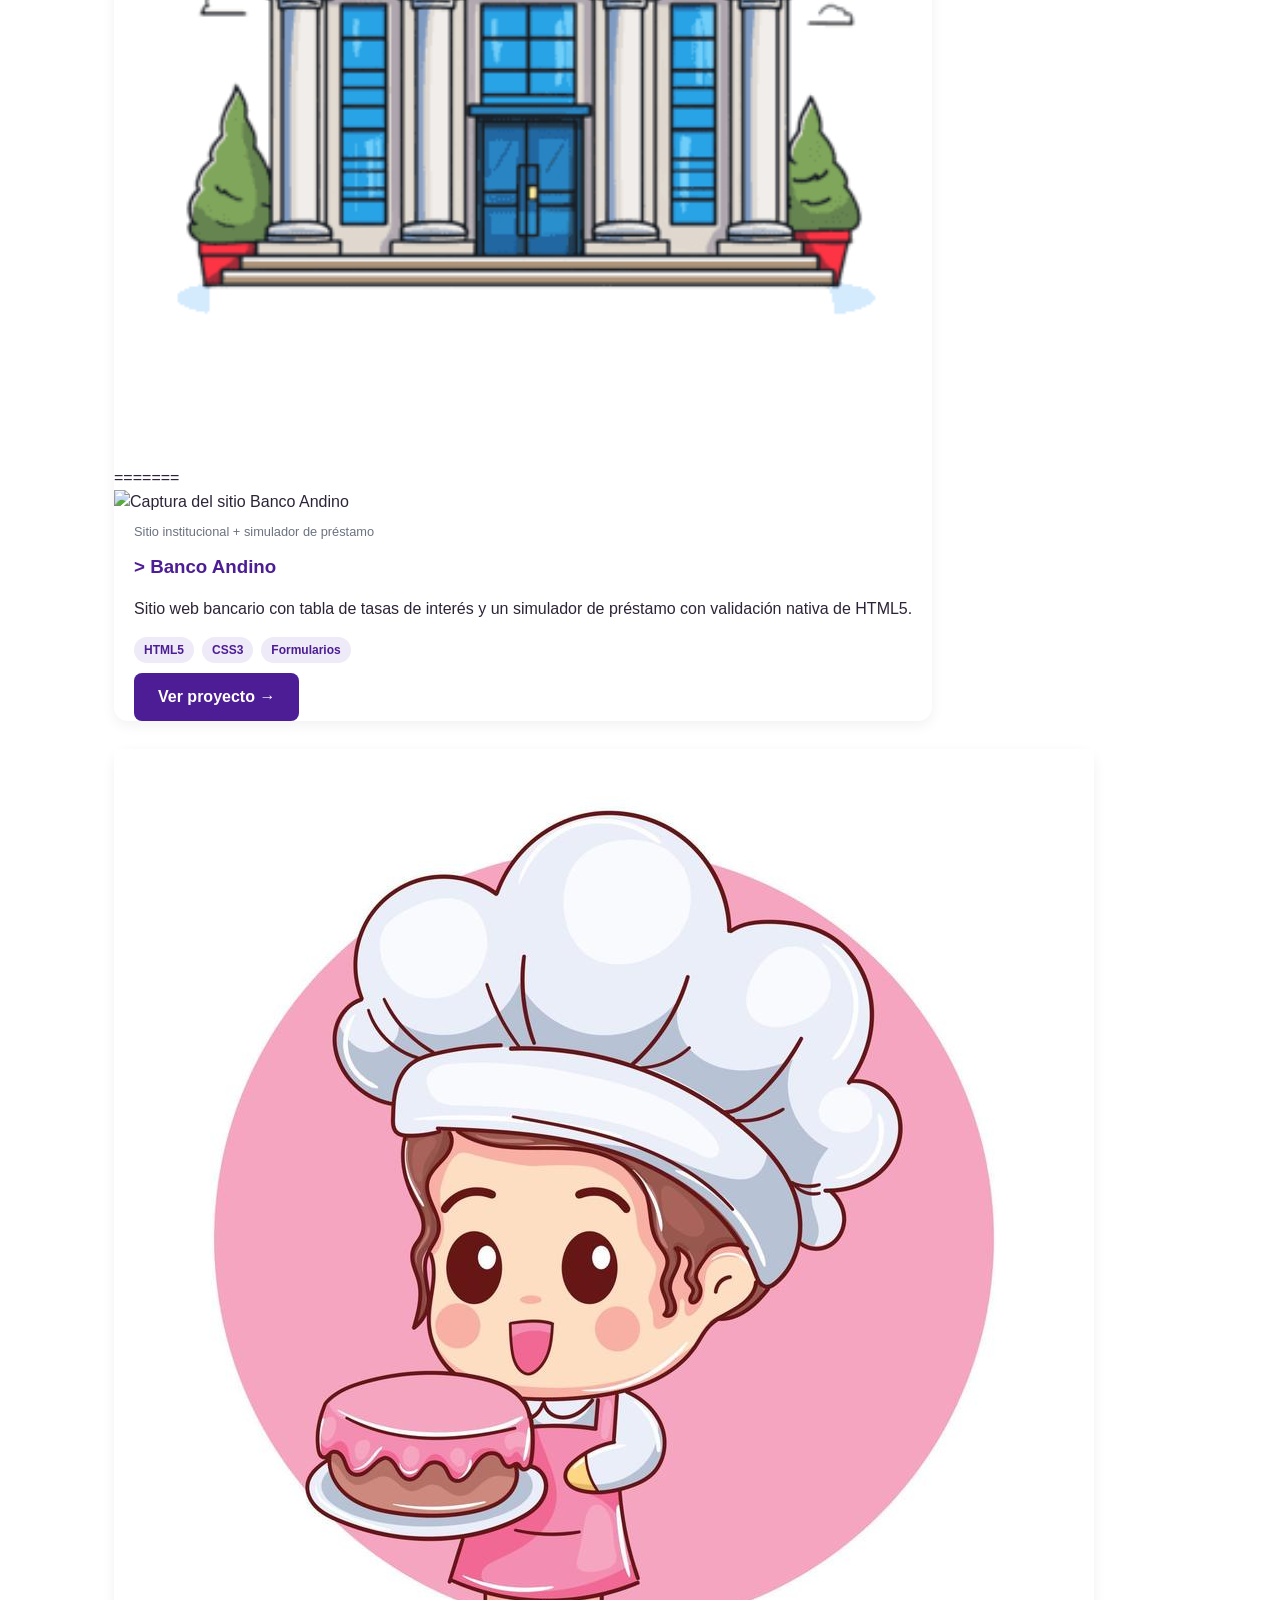
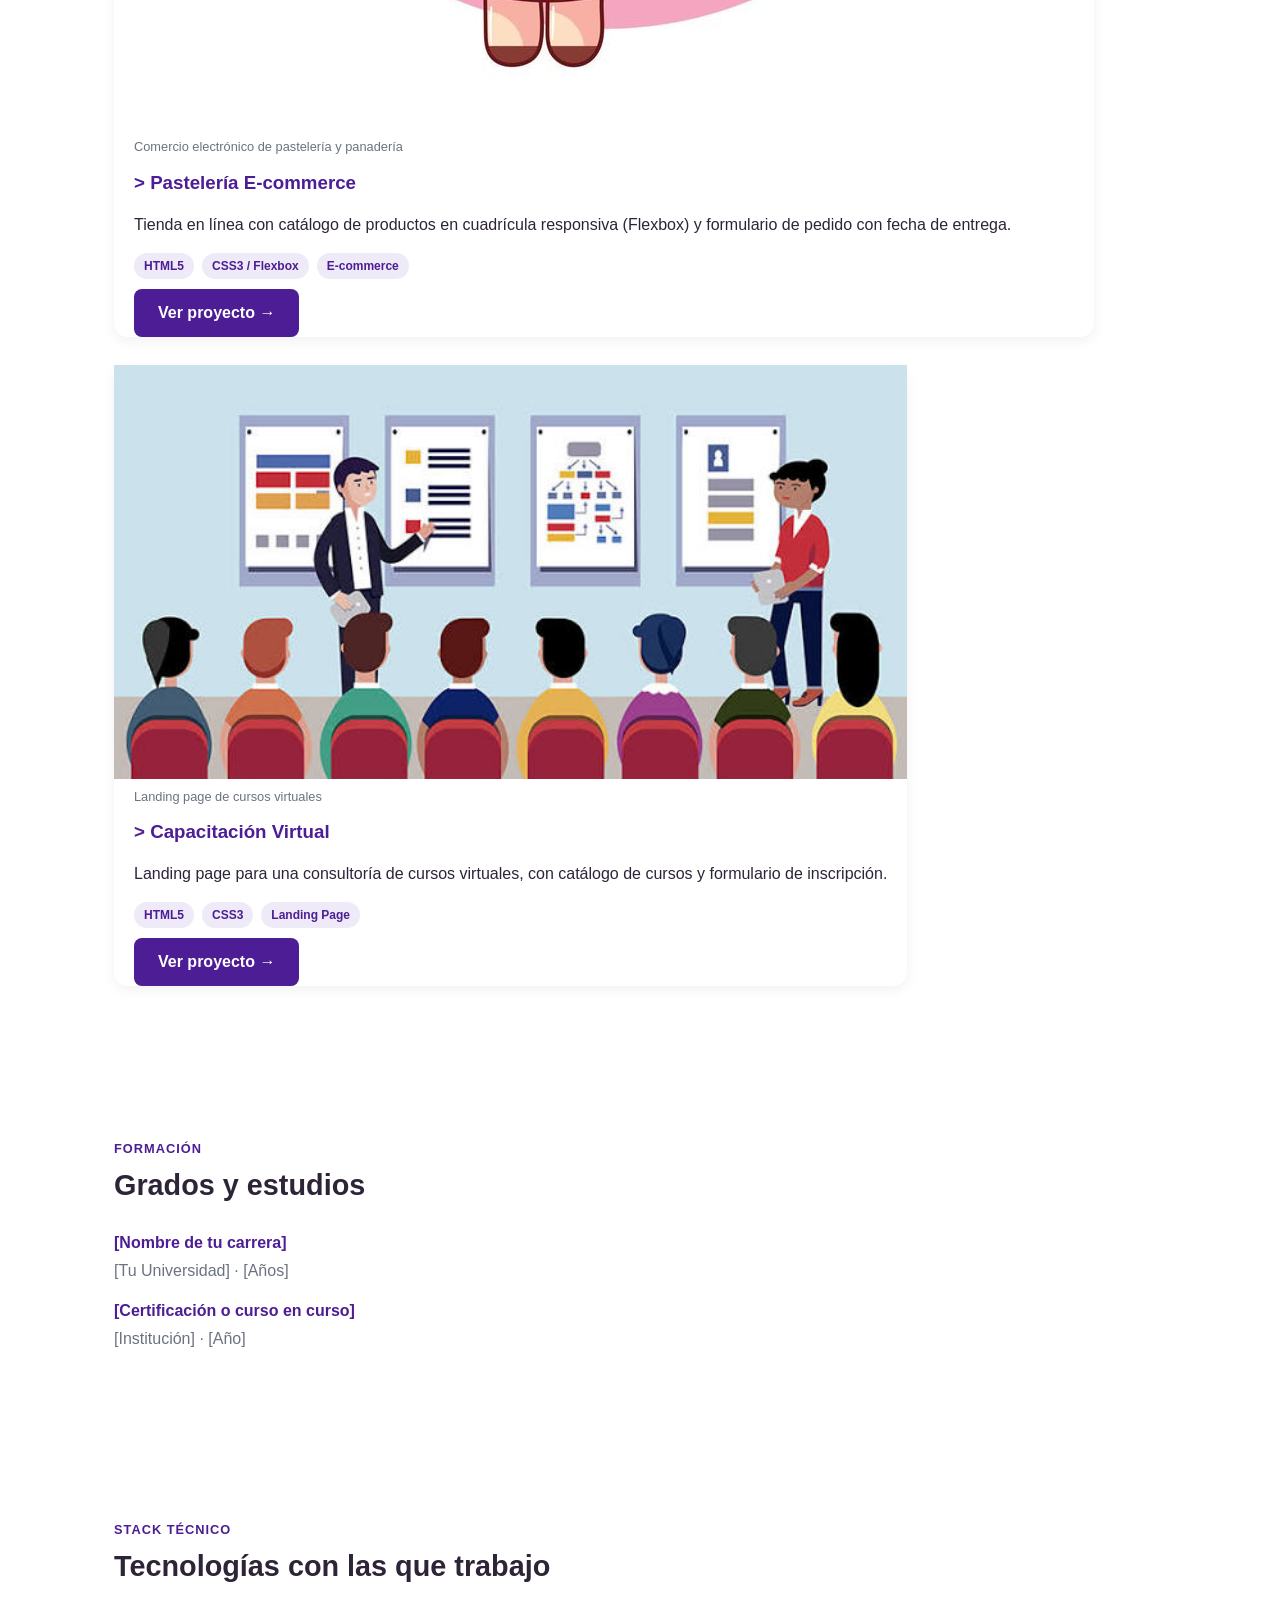
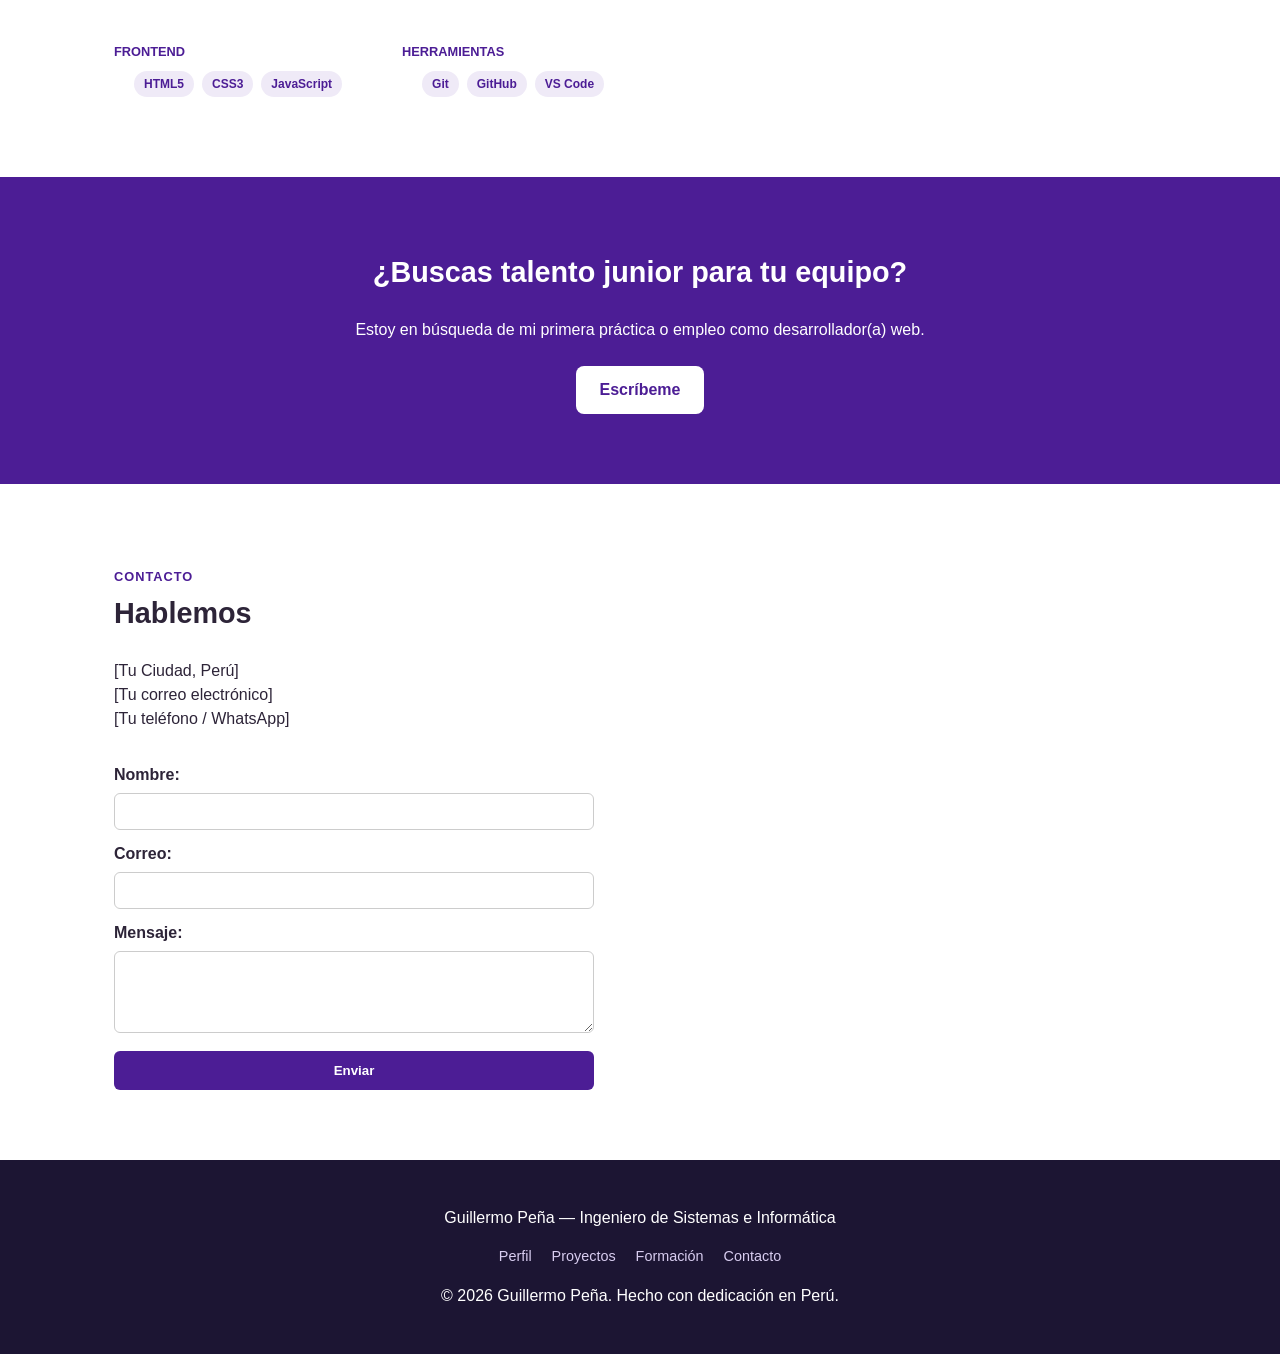
==== commit bbfd1063: "Estructura inicial" ====
--- a/index.html
+++ b/index.html
@@ -5,7 +5,7 @@
   <meta name="viewport" content="width=device-width, initial-scale=1.0">
   <meta name="description" content="Portafolio de [Tu Nombre], estudiante de Ingeniería de Sistemas">
   <meta name="author" content="[Tu Nombre]">
-  <title>[Tu Nombre] — Portafolio de Desarrollo Web</title>
+  <title>[tu nombe] — Portafolio de Desarrollo Web</title>
   <link rel="stylesheet" href="../css/portafolio.css">
 </head>
 <body>
@@ -29,7 +29,7 @@
     <section class="hero" id="top">
       <div class="hero-texto">
         <p class="kicker">Estudiante de Ingeniería de Sistemas</p>
-        <h1>Guilermo Eduardo Peña Garcia</h1>
+        <h1>Claudina Quispe Lanazca</h1>
         <p class="subtitulo">Universidad Continental · Desarrollo Web · [Ciclo/Año]</p>
         <p class="frase">"Del código a la acción"</p>
         <div class="hero-botones">
@@ -71,11 +71,9 @@
 
         <article class="proyecto-card">
           <figure>
-<<<<<<< HEAD:html/portafolio.html
             <img src="../img/banco-andino.png" alt="Captura del sitio Banco Andino">
 =======
             <img src="../img/banco.jpg" alt="Captura del sitio Banco Andino">
->>>>>>> 141e10e1cd7ef322b8d5e6f477217a8895bcff63:index.html
             <figcaption>Sitio institucional + simulador de préstamo</figcaption>
           </figure>
           <h3>Banco Andino</h3>
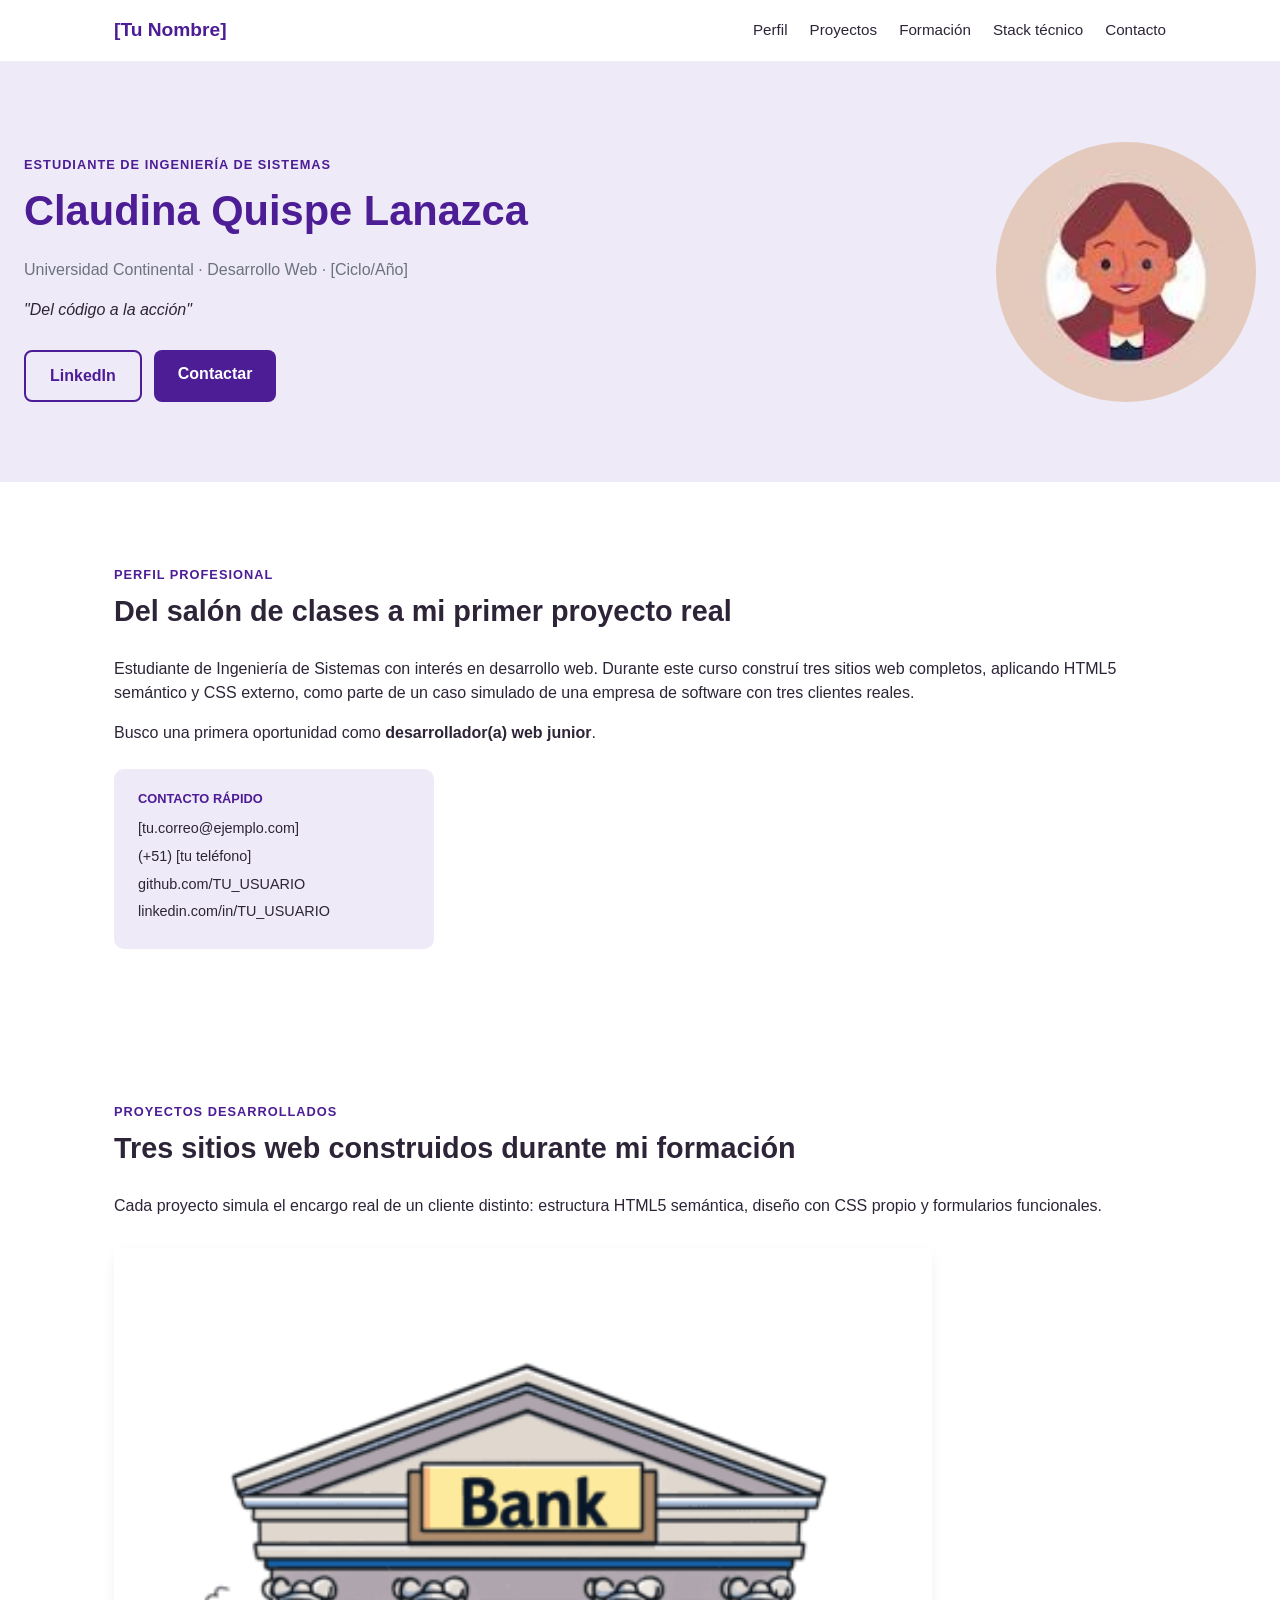
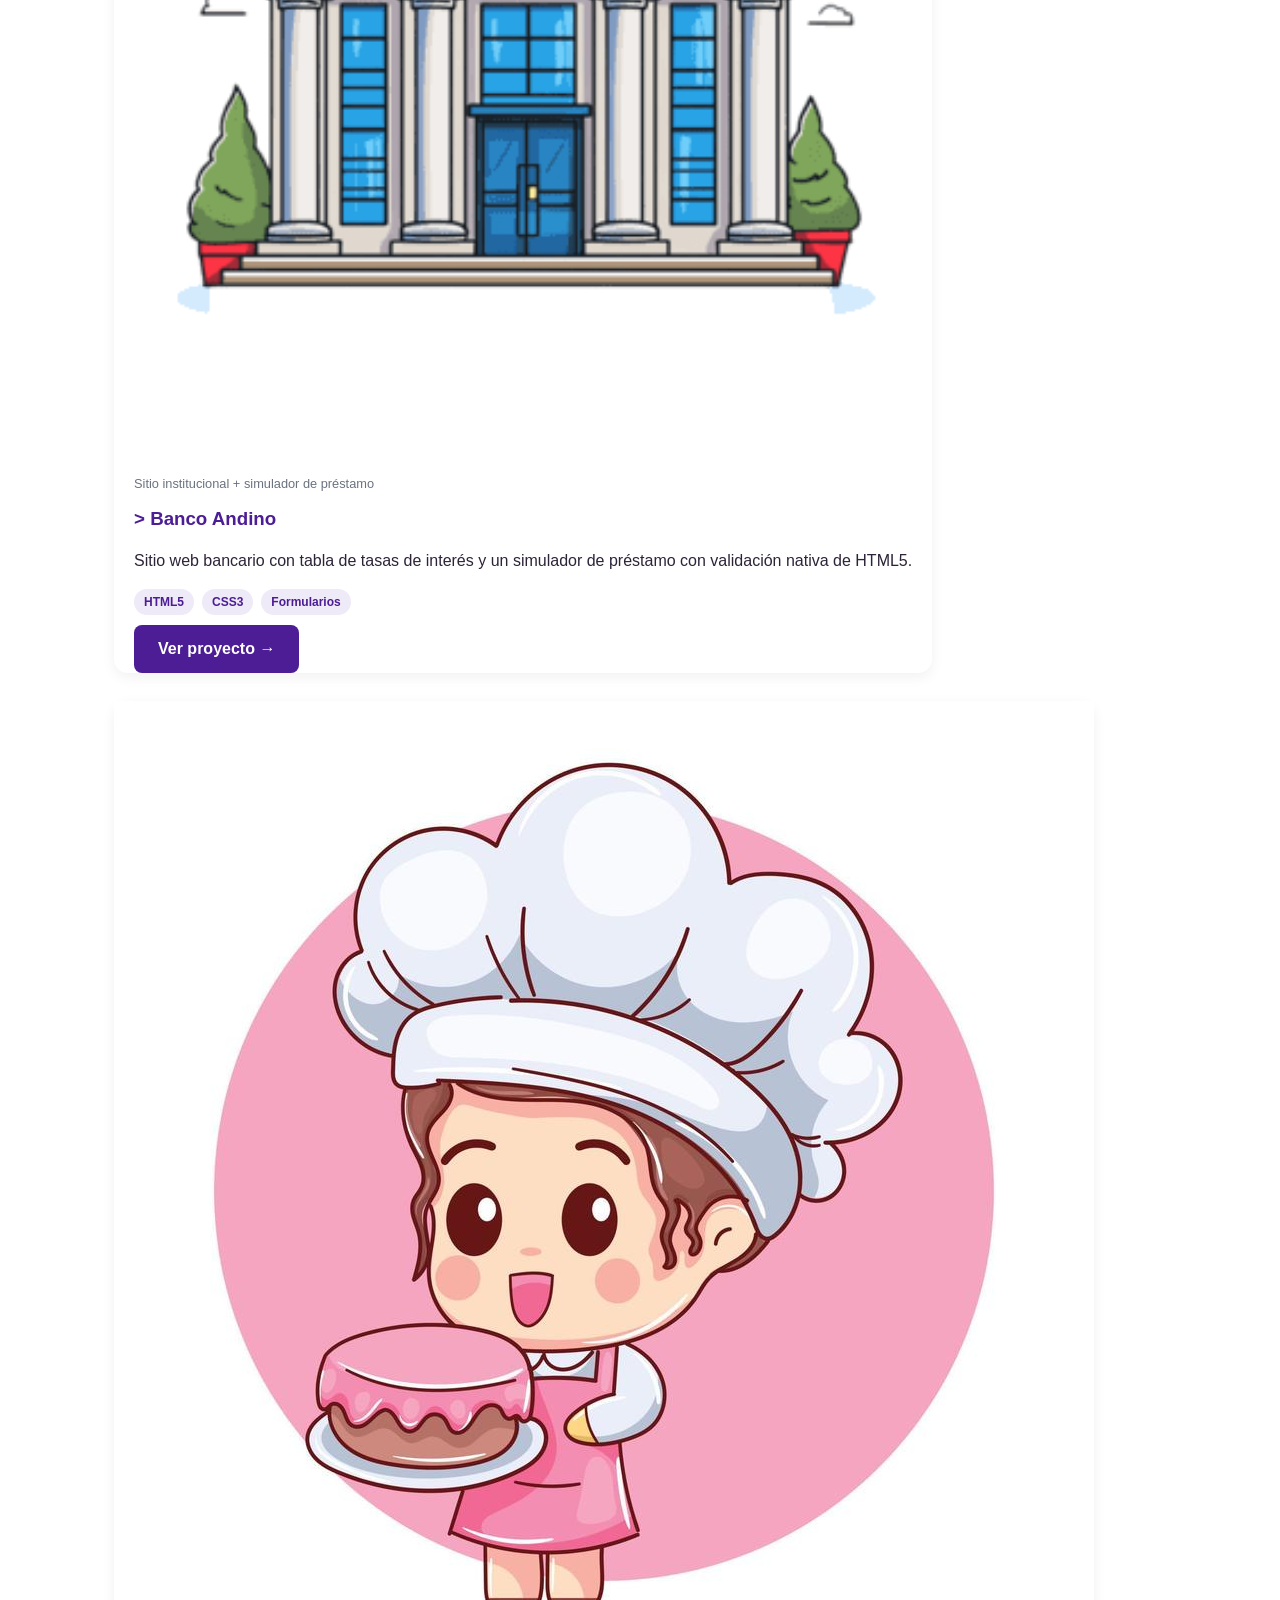
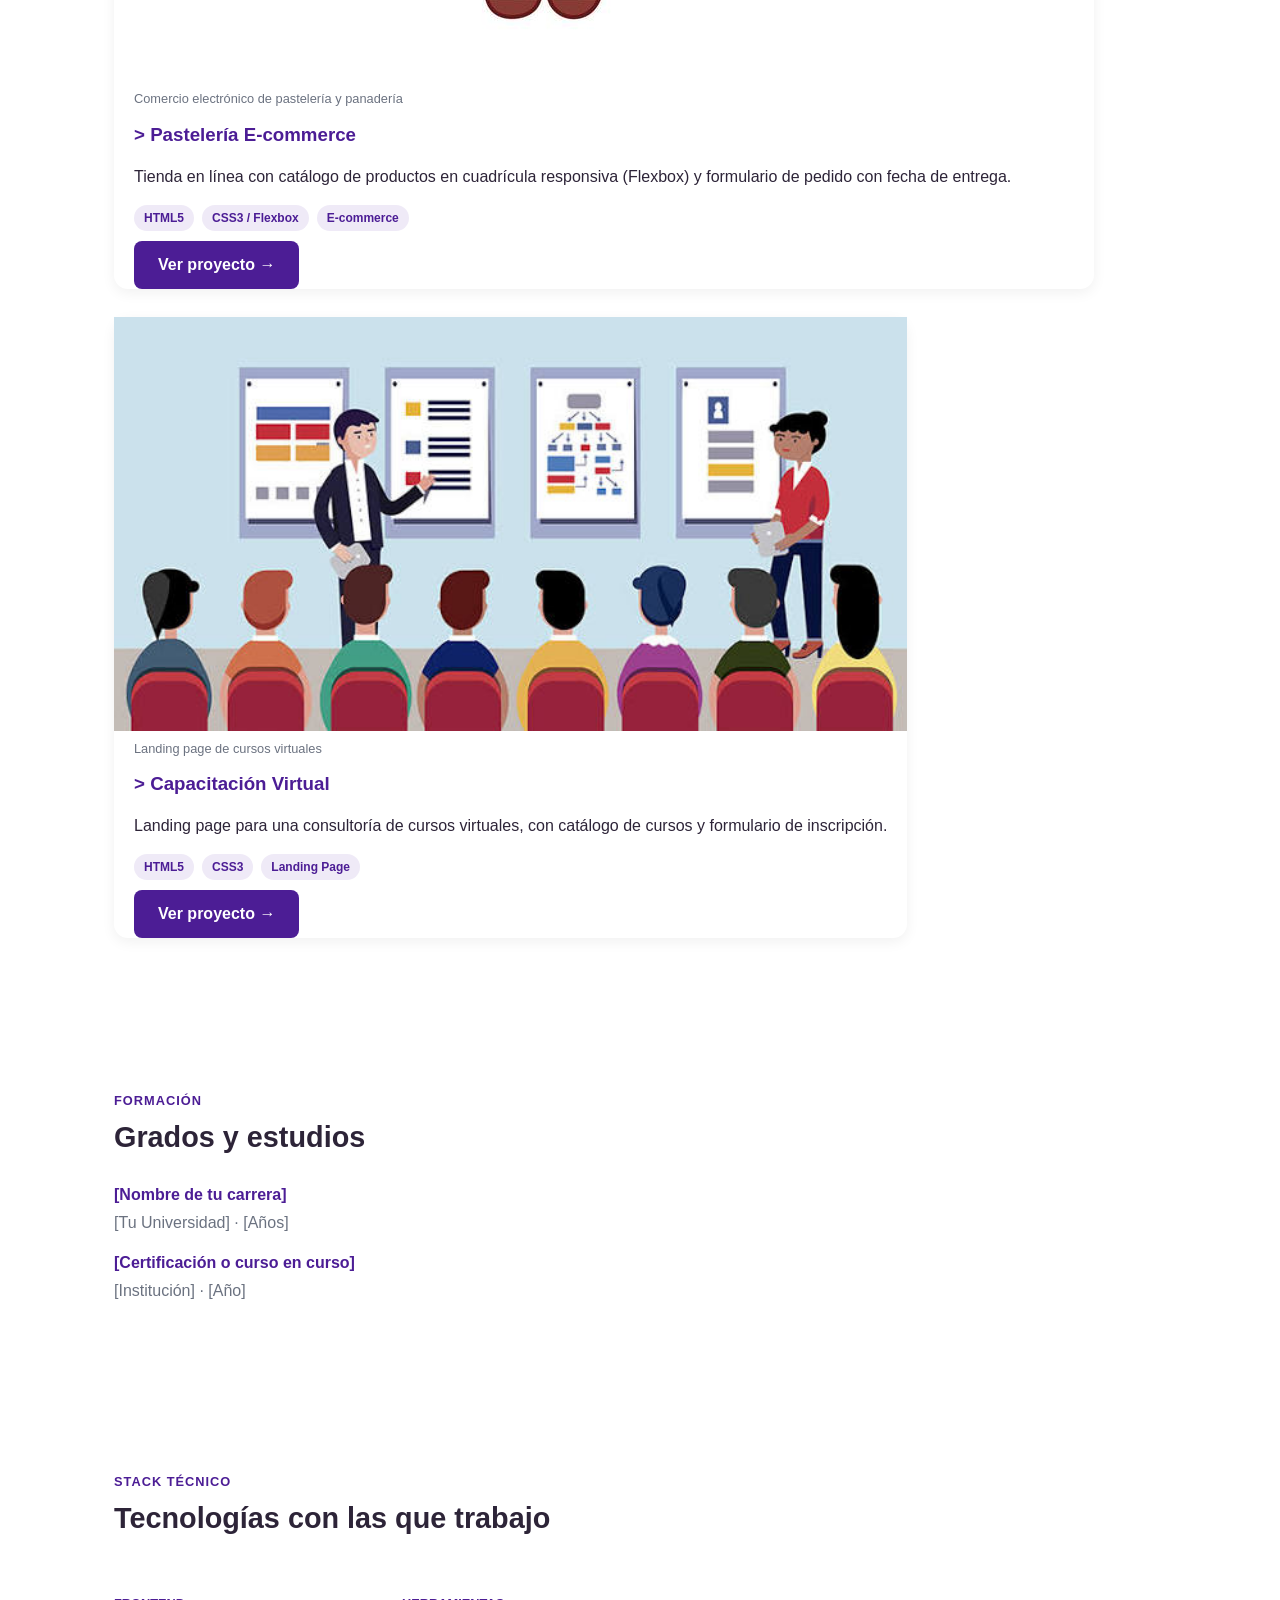
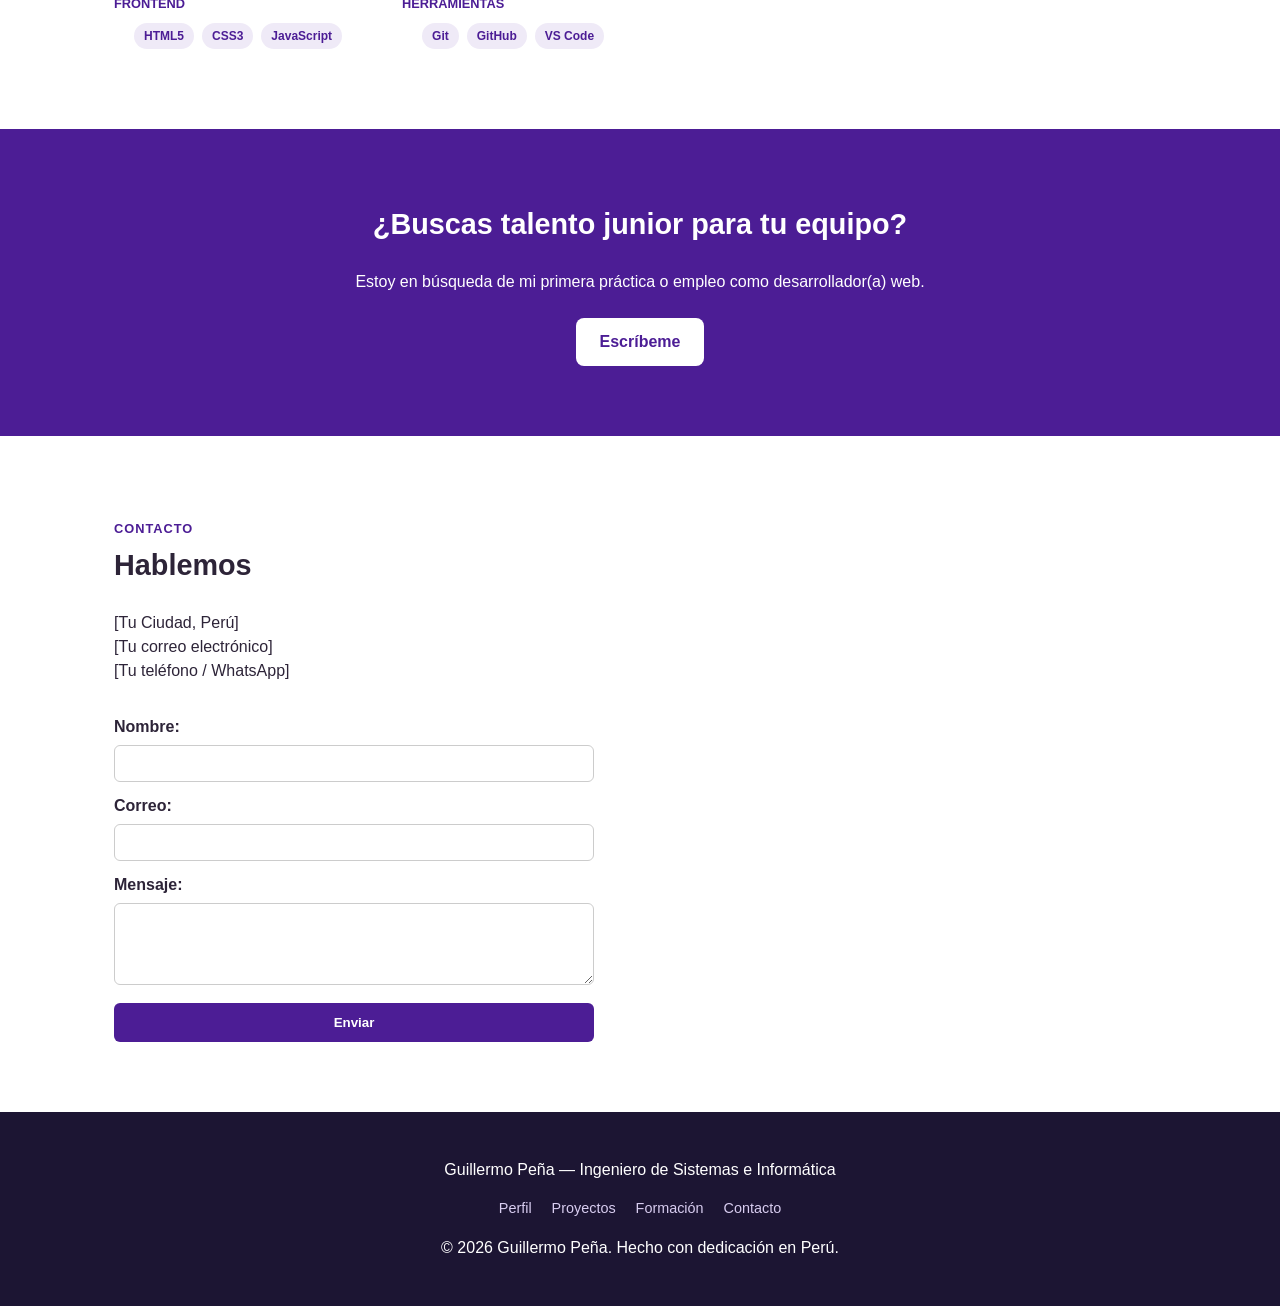
==== commit ab955a9c: "Aplicar correcciones de Semana 3: Variables, Hacks, pseudo-elementos e imagenes" ====
--- a/index.html
+++ b/index.html
@@ -6,7 +6,7 @@
   <meta name="description" content="Portafolio de [Tu Nombre], estudiante de Ingeniería de Sistemas">
   <meta name="author" content="[Tu Nombre]">
   <title>[tu nombe] — Portafolio de Desarrollo Web</title>
-  <link rel="stylesheet" href="../css/portafolio.css">
+  <link rel="stylesheet" href="/css/portafolio.css">
 </head>
 <body>
 
@@ -37,7 +37,7 @@
           <a href="#contacto" class="btn btn-solido">Contactar</a>
         </div>
       </div>
-      <img src="../img/foto-perfil.jpg" alt="Foto de [Tu Nombre]" width="260" height="260" class="hero-foto">
+      <img src="/img/foto-perfil.jpg" alt="Foto de [Tu Nombre]" width="260" height="260" class="hero-foto">
     </section>
 
     <!-- ============ PERFIL PROFESIONAL ============ -->
@@ -71,9 +71,7 @@
 
         <article class="proyecto-card">
           <figure>
-            <img src="../img/banco-andino.png" alt="Captura del sitio Banco Andino">
-=======
-            <img src="../img/banco.jpg" alt="Captura del sitio Banco Andino">
+            <img src="/img/banco-andino.png" alt="Captura del sitio Banco Andino">
             <figcaption>Sitio institucional + simulador de préstamo</figcaption>
           </figure>
           <h3>Banco Andino</h3>
@@ -89,7 +87,7 @@
 
         <article class="proyecto-card">
           <figure>
-            <img src="../img/pasteleria.jpg" alt="Captura del sitio de la pastelería">
+            <img src="/img/pasteleria.jpg" alt="Captura del sitio de la pastelería">
             <figcaption>Comercio electrónico de pastelería y panadería</figcaption>
           </figure>
           <h3>Pastelería E-commerce</h3>
@@ -105,7 +103,7 @@
 
         <article class="proyecto-card">
           <figure>
-            <img src="../img/capacitacion-virtual.jpg" alt="Captura del sitio de capacitación virtual">
+            <img src="/img/capacitacion-virtual.jpg" alt="Captura del sitio de capacitación virtual">
             <figcaption>Landing page de cursos virtuales</figcaption>
           </figure>
           <h3>Capacitación Virtual</h3>
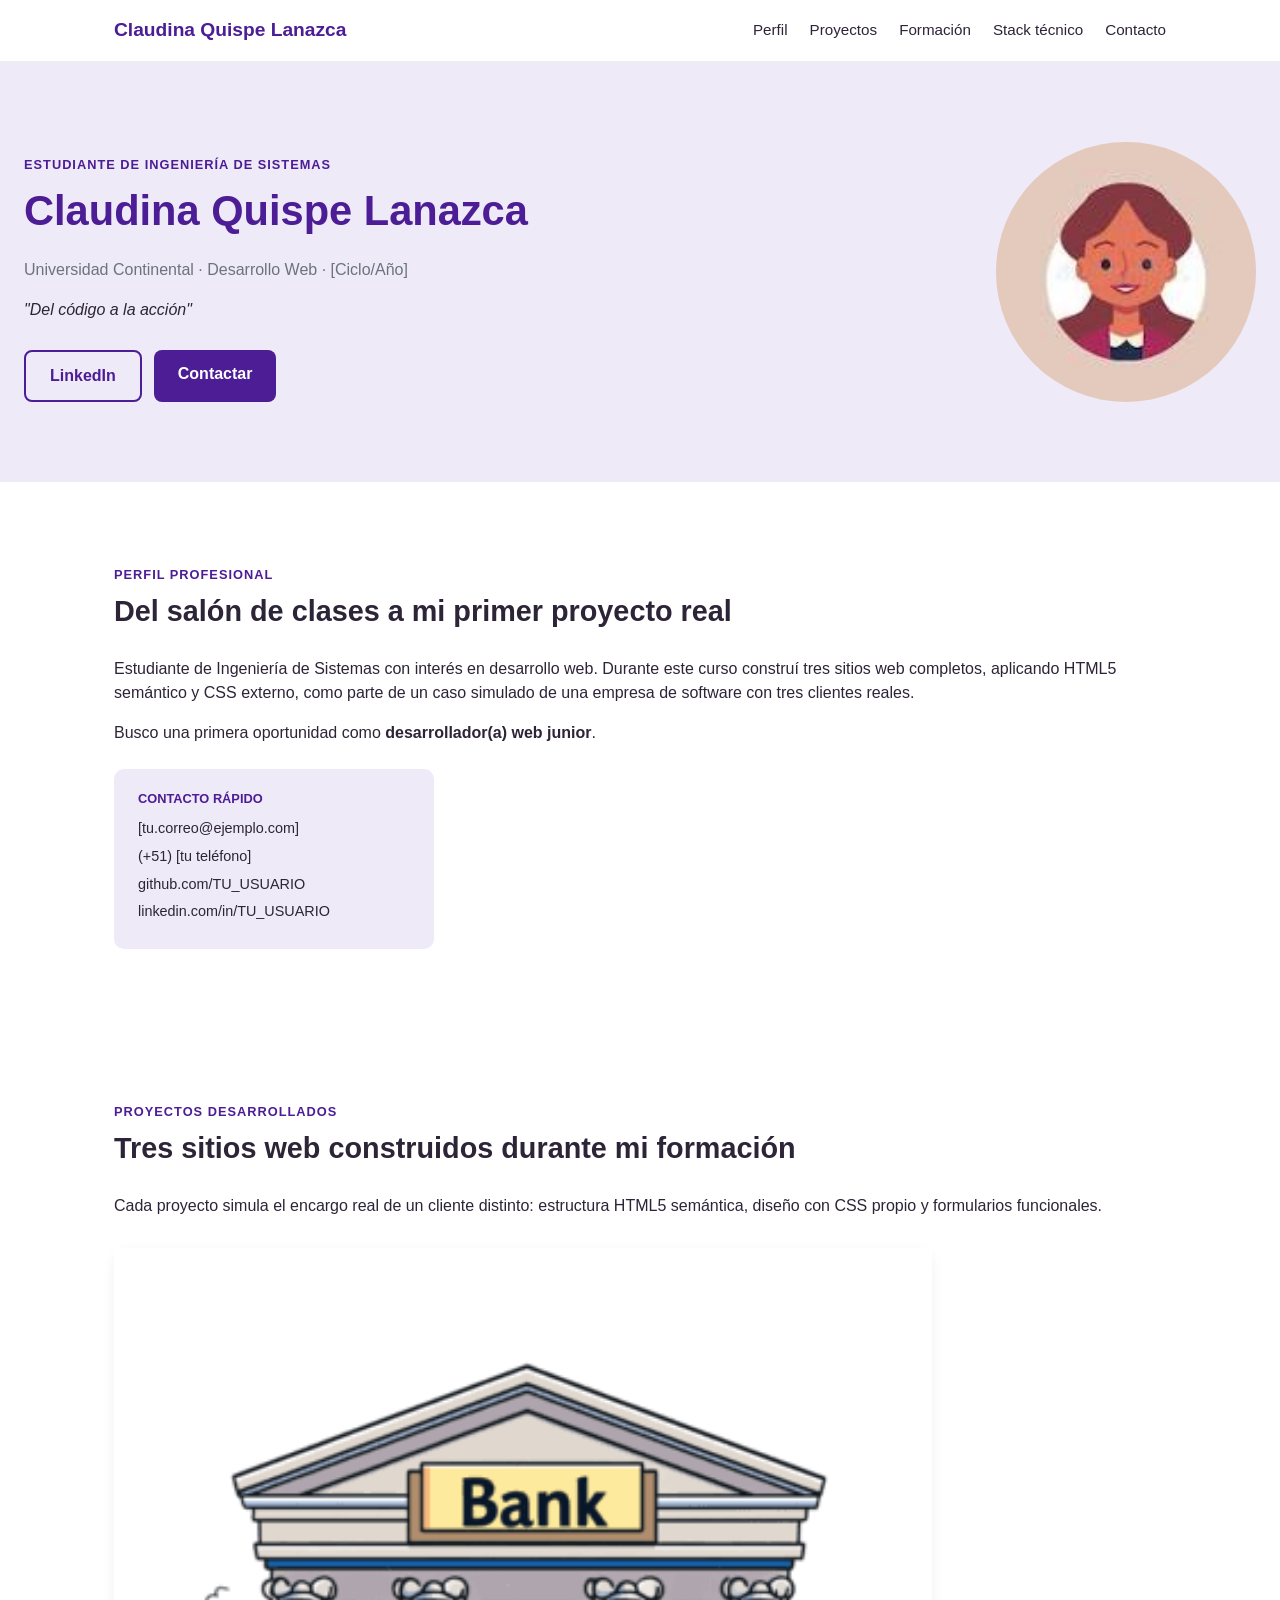
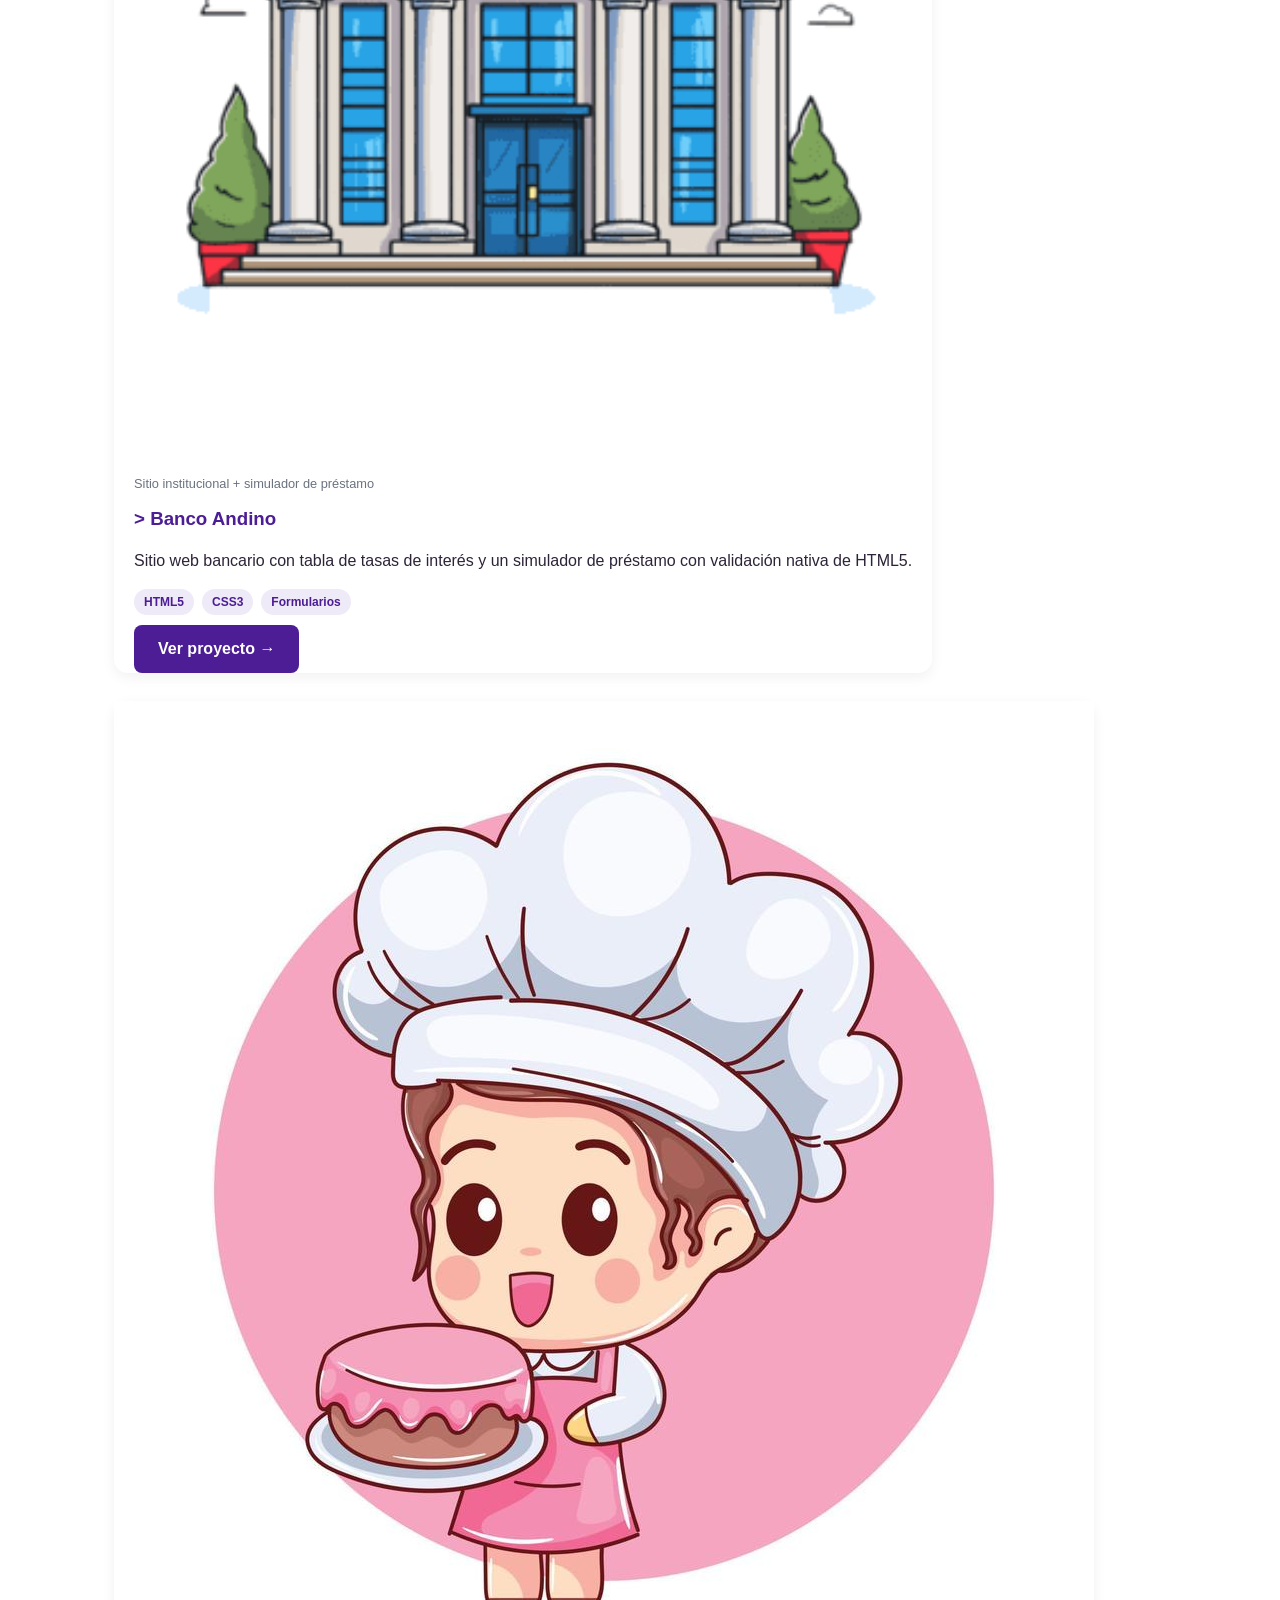
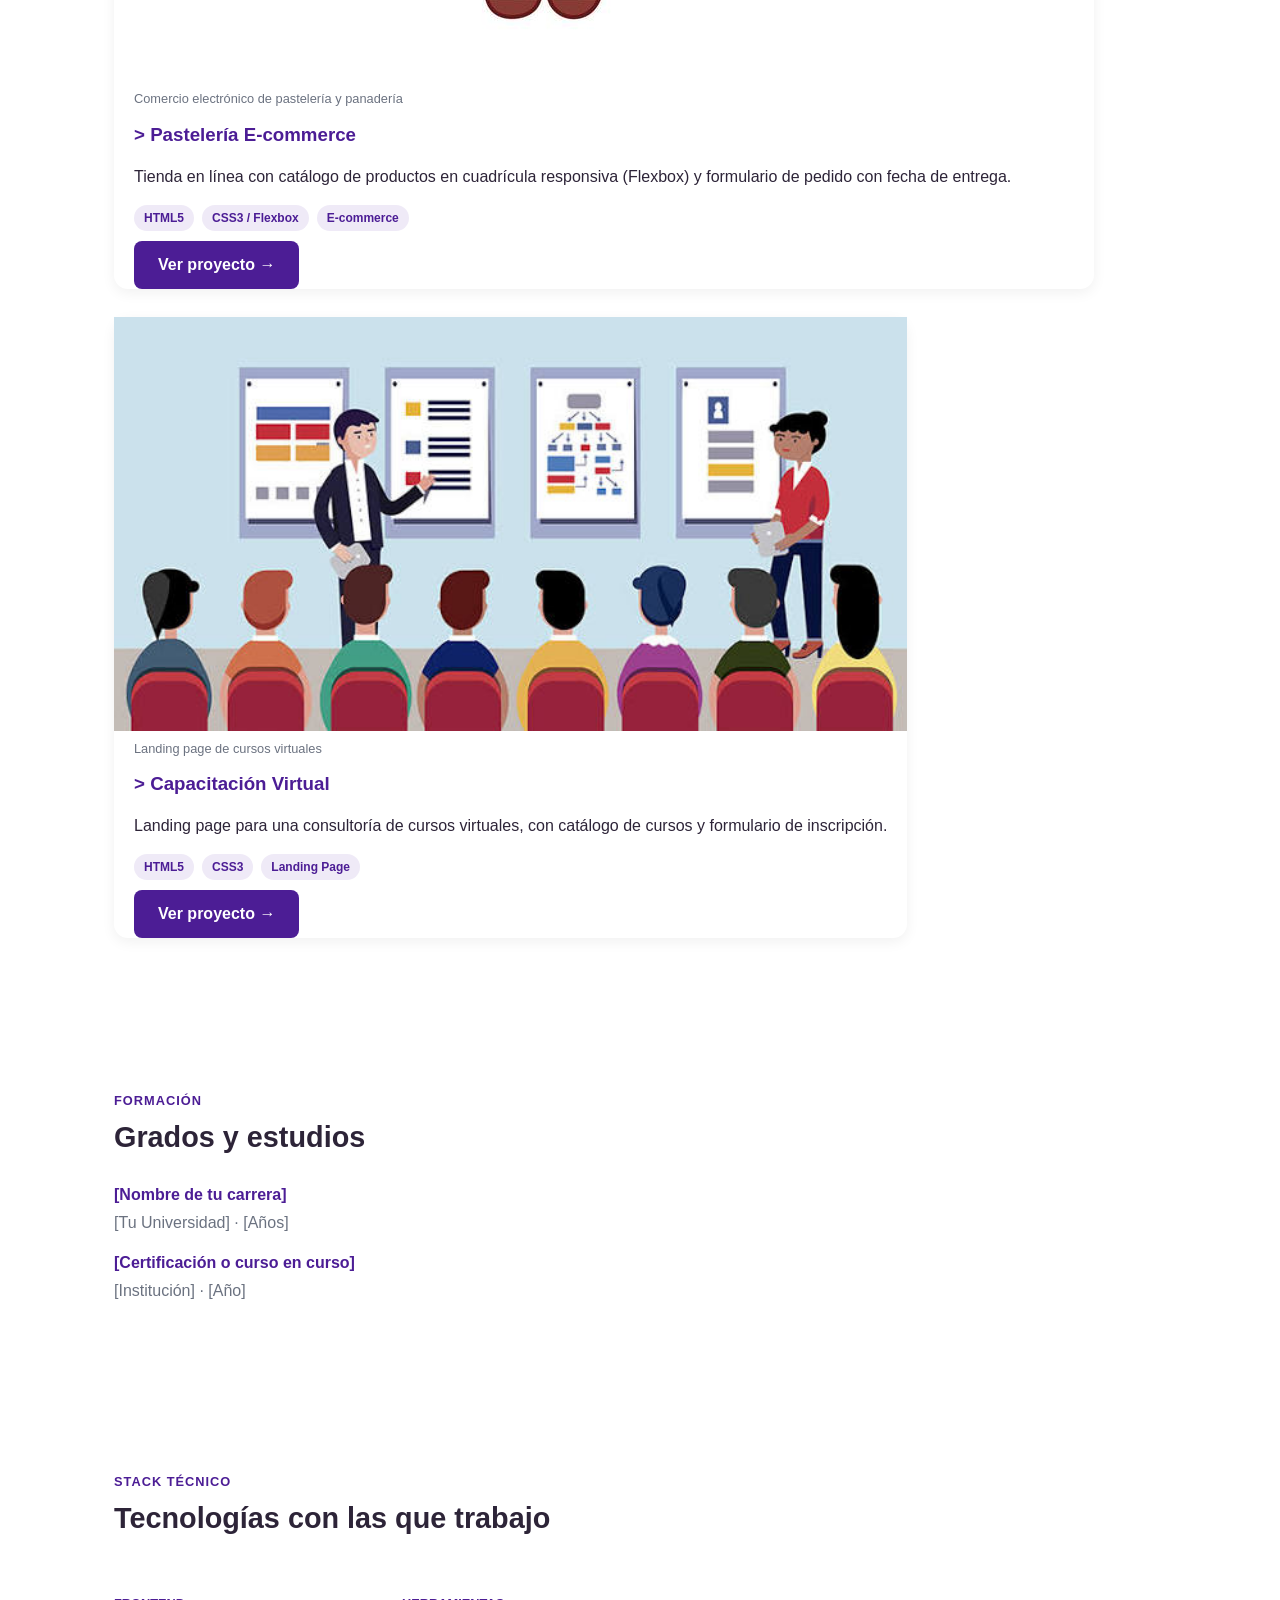
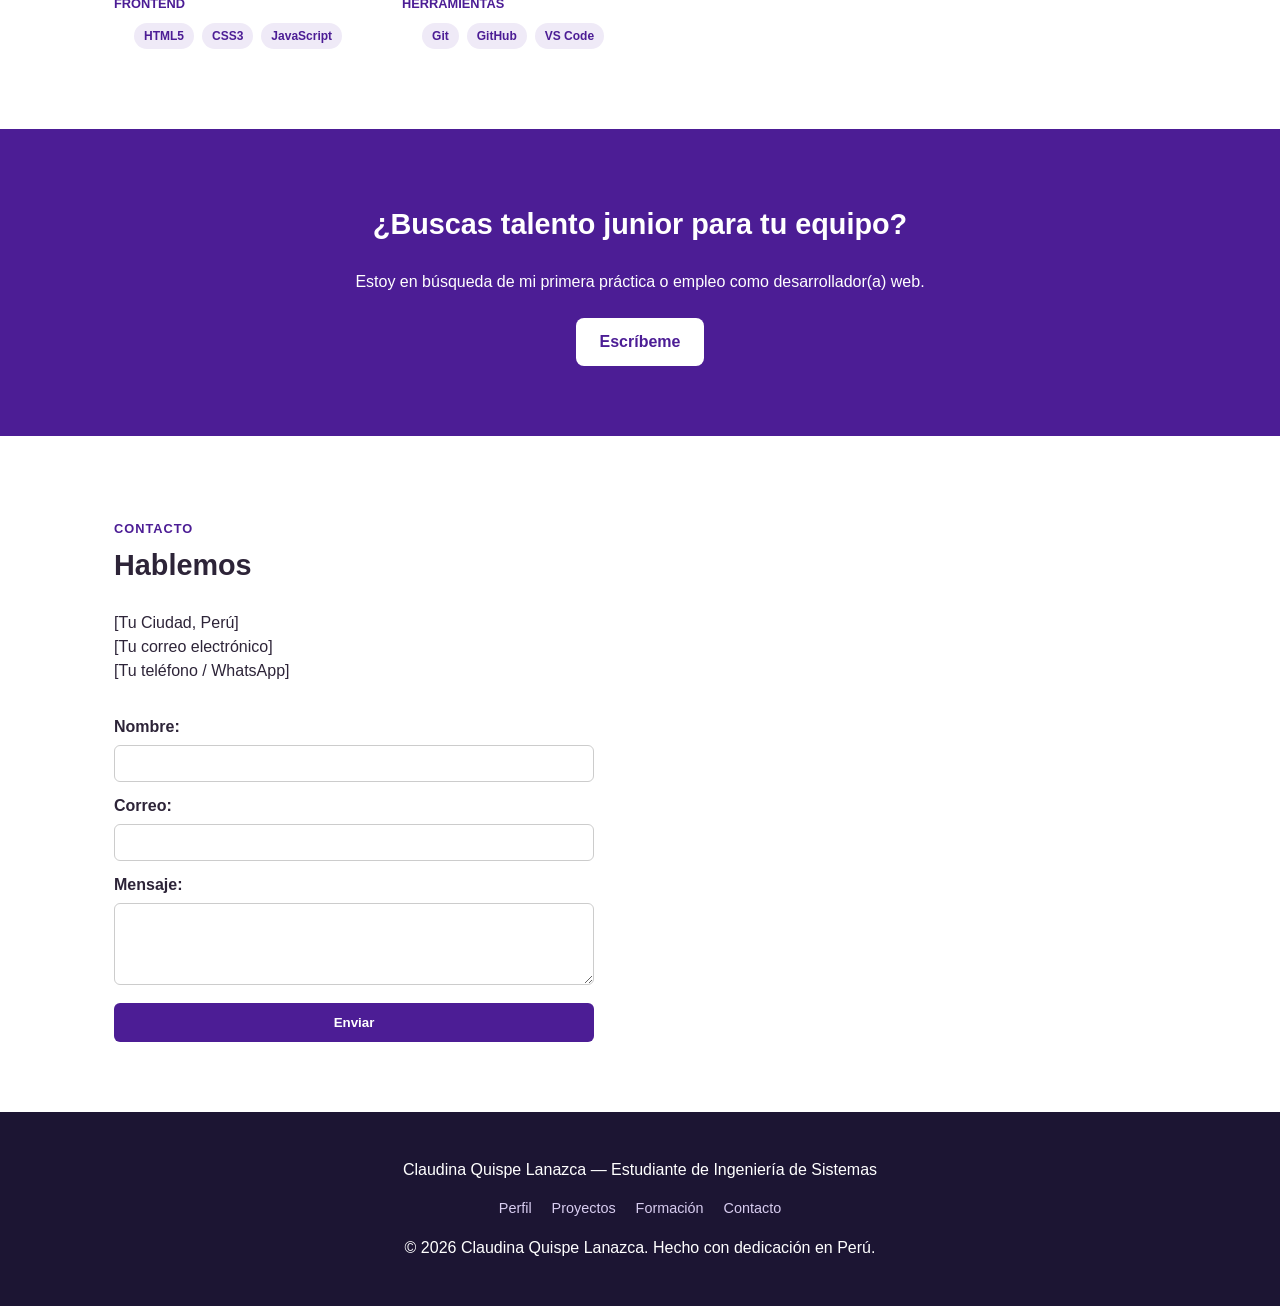
==== commit d33ec383: "Corregir duplicacion y rutas en index.html" ====
--- a/index.html
+++ b/index.html
@@ -3,16 +3,16 @@
 <head>
   <meta charset="UTF-8">
   <meta name="viewport" content="width=device-width, initial-scale=1.0">
-  <meta name="description" content="Portafolio de [Tu Nombre], estudiante de Ingeniería de Sistemas">
-  <meta name="author" content="[Tu Nombre]">
-  <title>[tu nombe] — Portafolio de Desarrollo Web</title>
-  <link rel="stylesheet" href="/css/portafolio.css">
+  <meta name="description" content="Portafolio de Claudina Quispe Lanazca, estudiante de Ingeniería de Sistemas">
+  <meta name="author" content="Claudina Quispe Lanazca">
+  <title>Claudina Quispe Lanazca — Portafolio de Desarrollo Web</title>
+  <link rel="stylesheet" href="css/portafolio.css">
 </head>
 <body>
 
   <header>
     <nav>
-      <a href="#top" class="logo">[Tu Nombre]</a>
+      <a href="#top" class="logo">Claudina Quispe Lanazca</a>
       <ul>
         <li><a href="#perfil">Perfil</a></li>
         <li><a href="#proyectos">Proyectos</a></li>
@@ -37,7 +37,7 @@
           <a href="#contacto" class="btn btn-solido">Contactar</a>
         </div>
       </div>
-      <img src="/img/foto-perfil.jpg" alt="Foto de [Tu Nombre]" width="260" height="260" class="hero-foto">
+      <img src="img/foto-perfil.jpg" alt="Foto de Claudina Quispe Lanazca" width="260" height="260" class="hero-foto">
     </section>
 
     <!-- ============ PERFIL PROFESIONAL ============ -->
@@ -71,7 +71,7 @@
 
         <article class="proyecto-card">
           <figure>
-            <img src="/img/banco-andino.png" alt="Captura del sitio Banco Andino">
+            <img src="img/banco-andino.png" alt="Captura del sitio Banco Andino">
             <figcaption>Sitio institucional + simulador de préstamo</figcaption>
           </figure>
           <h3>Banco Andino</h3>
@@ -82,12 +82,12 @@
             <li>CSS3</li>
             <li>Formularios</li>
           </ul>
-          <a href="banco.html" class="btn btn-solido">Ver proyecto →</a>
+          <a href="html/banco.html" class="btn btn-solido">Ver proyecto →</a>
         </article>
 
         <article class="proyecto-card">
           <figure>
-            <img src="/img/pasteleria.jpg" alt="Captura del sitio de la pastelería">
+            <img src="img/pasteleria.jpg" alt="Captura del sitio de la pastelería">
             <figcaption>Comercio electrónico de pastelería y panadería</figcaption>
           </figure>
           <h3>Pastelería E-commerce</h3>
@@ -98,12 +98,12 @@
             <li>CSS3 / Flexbox</li>
             <li>E-commerce</li>
           </ul>
-          <a href="pasteleria_ecommerce.html" class="btn btn-solido">Ver proyecto →</a>
+          <a href="html/pasteleria_ecommerce.html" class="btn btn-solido">Ver proyecto →</a>
         </article>
 
         <article class="proyecto-card">
           <figure>
-            <img src="/img/capacitacion-virtual.jpg" alt="Captura del sitio de capacitación virtual">
+            <img src="img/capacitacion-virtual.jpg" alt="Captura del sitio de capacitación virtual">
             <figcaption>Landing page de cursos virtuales</figcaption>
           </figure>
           <h3>Capacitación Virtual</h3>
@@ -114,7 +114,7 @@
             <li>CSS3</li>
             <li>Landing Page</li>
           </ul>
-          <a href="capacitacion_virtual.html" class="btn btn-solido">Ver proyecto →</a>
+          <a href="html/capacitacion_virtual.html" class="btn btn-solido">Ver proyecto →</a>
         </article>
 
       </div>
@@ -191,15 +191,15 @@
   </main>
 
   <footer>
-    <p>Guillermo Peña — Ingeniero de Sistemas e Informática</p>
+    <p>Claudina Quispe Lanazca — Estudiante de Ingeniería de Sistemas</p>
     <nav>
       <a href="#perfil">Perfil</a>
       <a href="#proyectos">Proyectos</a>
       <a href="#formacion">Formación</a>
       <a href="#contacto">Contacto</a>
     </nav>
-    <p>&copy; 2026 Guillermo Peña. Hecho con dedicación en Perú.</p>
+    <p>&copy; 2026 Claudina Quispe Lanazca. Hecho con dedicación en Perú.</p>
   </footer>
 
 </body>
-</html>
+</html>
